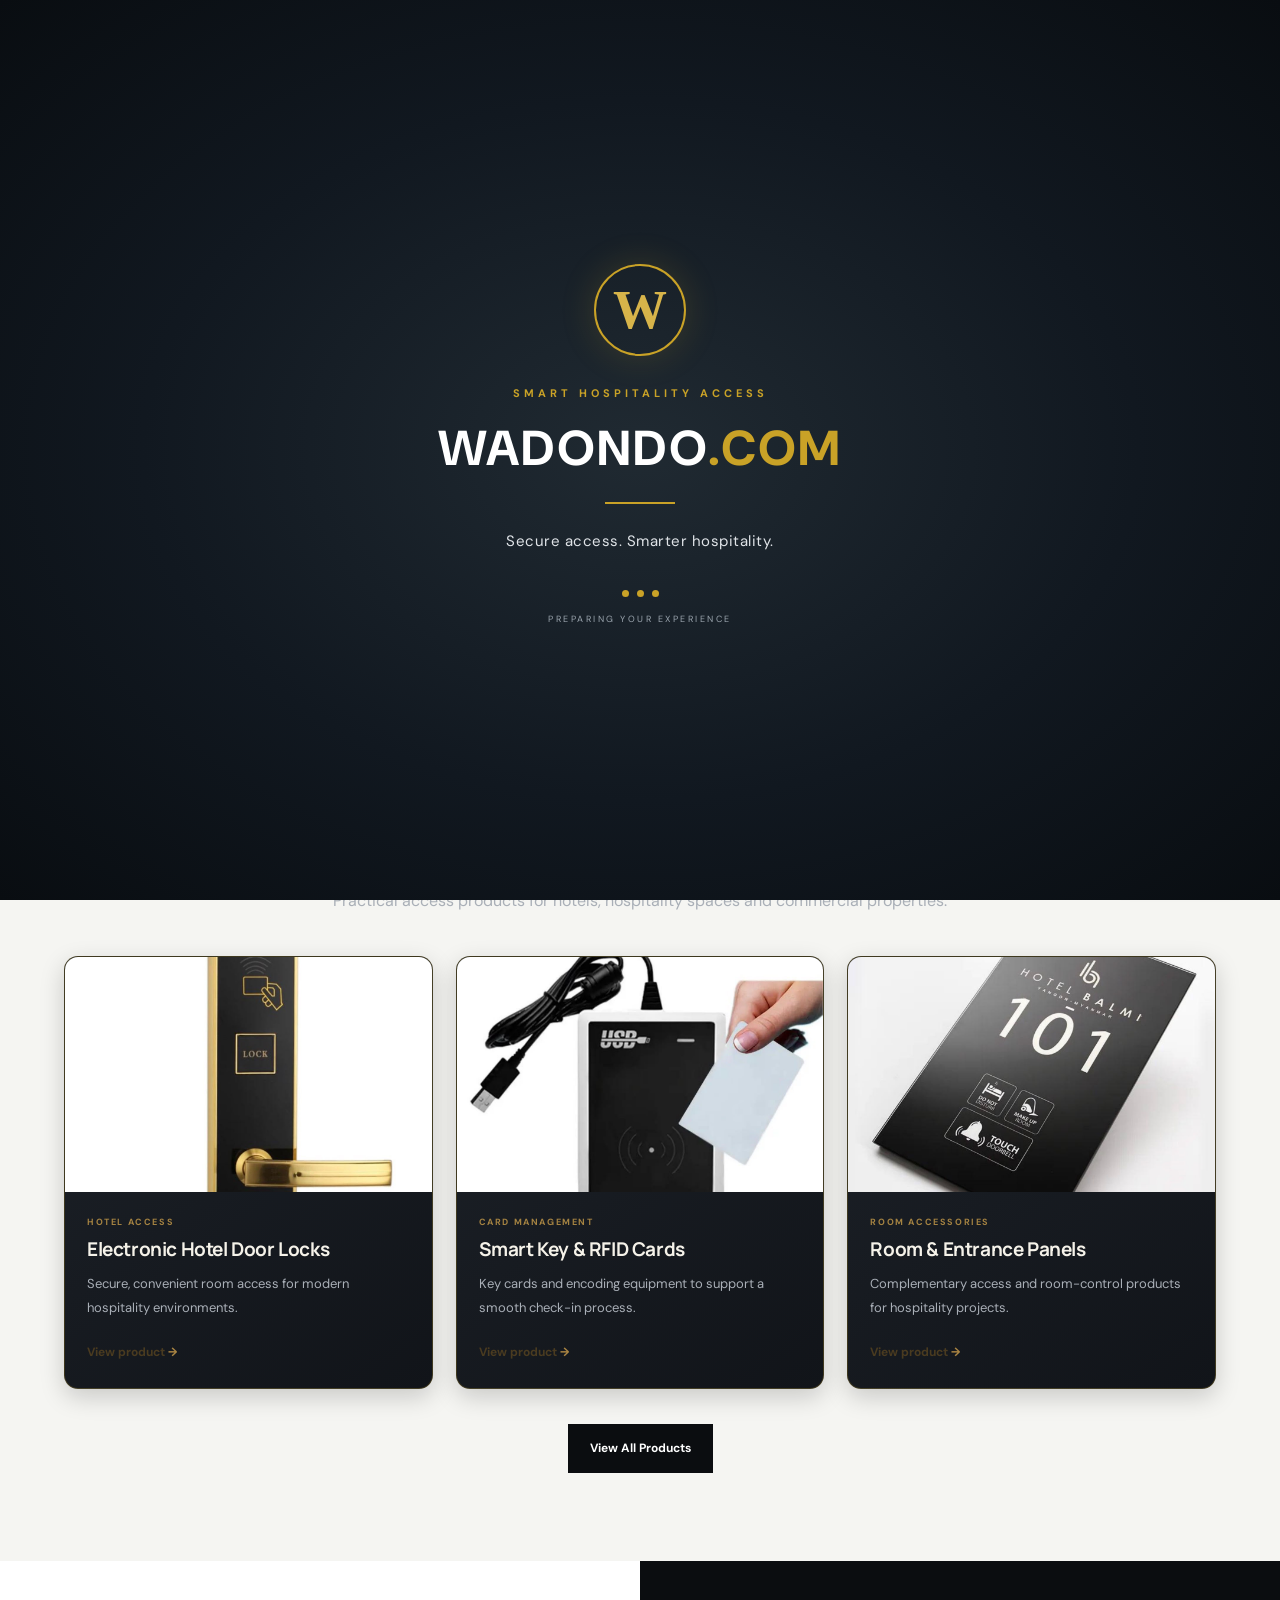
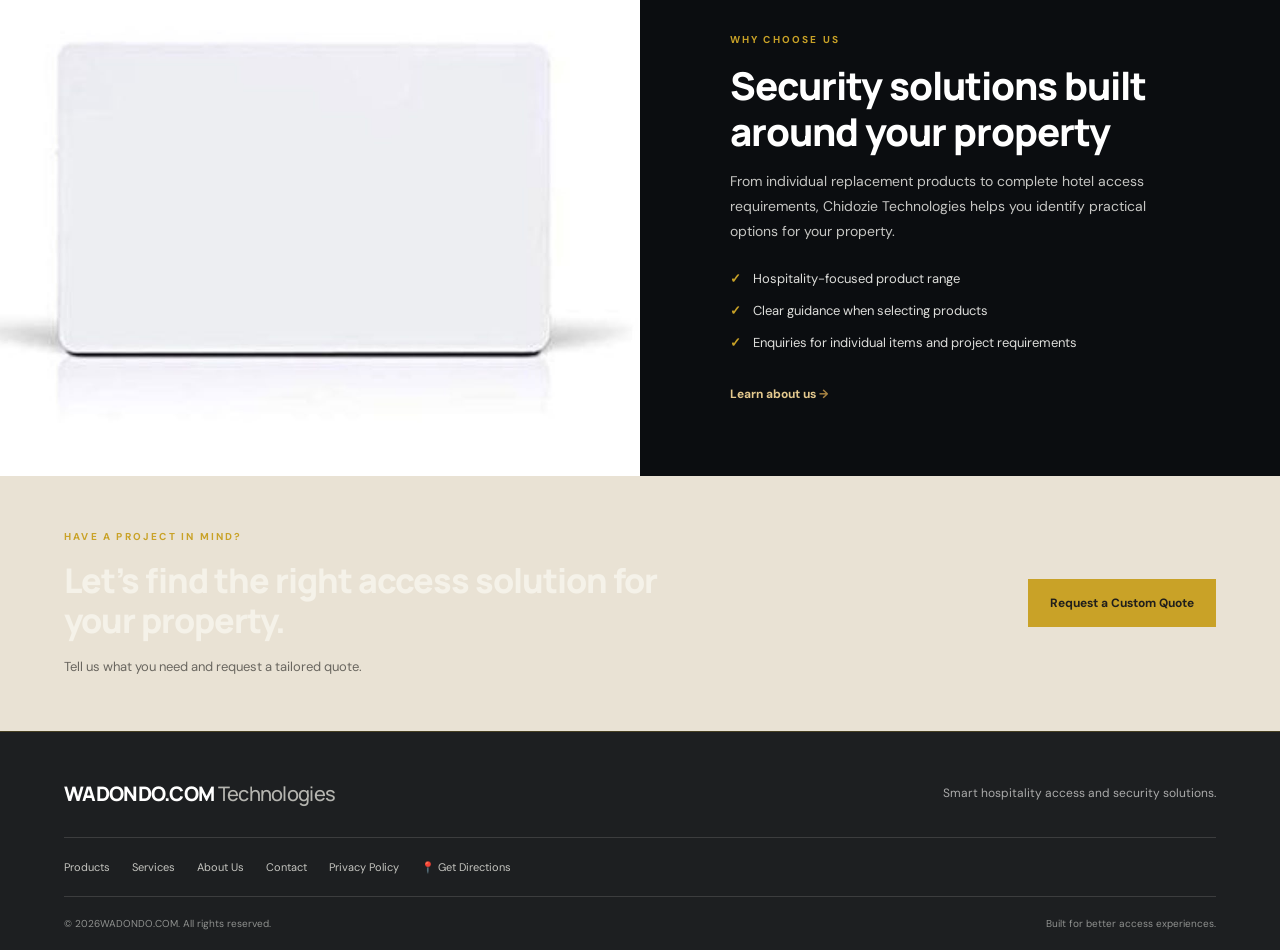
==== index.html @ 36aa9c60 "Add WADONDO.COM website" ====
<!DOCTYPE html>
<html lang="en">
<head>
  <meta charset="UTF-8">
  <meta name="viewport" content="width=device-width, initial-scale=1.0">
  <meta name="description" content="Chidozie Technologies provides hotel electronic door locks, RFID key cards, card encoders and smart hospitality access solutions.">
  <title>Chidozie Technologies | Smart Hospitality Access</title>
  <link rel="stylesheet" href="styles.css">
  <script src="script.js" defer></script>
</head>
<body>
  <!-- WADONDO.COM Welcome Screen -->
<div id="welcome-screen" class="welcome-screen" aria-label="Welcome to WADONDO.COM">
  <div class="welcome-content">

    <div class="welcome-logo">
      <span>W</span>
    </div>

    <p class="welcome-overline">SMART HOSPITALITY ACCESS</p>

    <h1 class="welcome-brand">
      WADONDO<span>.COM</span>
    </h1>

    <div class="welcome-divider"></div>

    <p class="welcome-message">
      Secure access. Smarter hospitality.
    </p>

    <div class="welcome-loader">
      <span></span>
      <span></span>
      <span></span>
    </div>

    <p class="welcome-status">PREPARING YOUR EXPERIENCE</p>

  </div>
</div>
<!-- End Welcome Screen -->
 <div class="top-contact-bar">
  <a href="tel:+2348166146010">☎ 08166146010</a>
  <a href="https://wa.me/2348166146010"
     target="_blank" rel="noopener noreferrer">
    WhatsApp: 08166146010
  </a>
 <a href="mailto:oookwuka@gmail.com">
    ✉ oookwuka@gmail.com
</a>

<a href="https://www.youtube.com/channel/UCtjGsc7zF3gYtNiuF7issow"
   target="_blank"
   rel="noopener noreferrer">
    ▶ YouTube
</a>

<a
  href="https://www.google.com/maps/dir/?api=1&amp;destination=Galilee%20Gardens%20Hotels%20Ltd%2C%2065%20Old%20Refinery%20Road%2C%20Rumuibekwe%2C%20Elelenwo%20500102%2C%20Rivers%2C%20Nigeria"
  target="_blank"
  rel="noopener noreferrer"
  aria-label="Get directions to our office on Google Maps"
>
  📍 Get Directions
</a>
</div>
  <header class="site-header">
 <a class="brand wadondo-brand" href="index.html">
  <span class="wadondo-name">WADONDO.COM</span>
  <span class="wadondo-mark" aria-label="Wadondo logo">W</span>
</a>
  <button class="menu-toggle" aria-label="Open navigation" aria-expanded="false">☰</button>
  <nav class="main-nav">
    <a class="active" href="index.html">Home</a><div class="nav-dropdown">
  <a href="products.html" class="dropdown-toggle">
    Products <span>⌄</span>
  </a>

  <div class="dropdown-menu">
    <a href="products.html#hotel-locks">Hotel Door Locks</a>
    <a href="products.html#card-encoders">Card Encoders</a>
    <a href="products.html#key-cards">Key Cards</a>
    <a href="products.html#room-panels">Room Panels</a>
    <a href="products.html#room-accessories">Room Accessories</a>
  </div>
</div>
<a href="services.html">Services</a>
<a href="faq.html">FAQ</a>
<a href="about.html">About Us</a>
<a href="contact.html">Contact</a>
    <a class="nav-cta" href="contact.html#quote">Request a Quote</a>
  </nav>
</header>
<main>
  <section class="hero">
    <div class="hero-shade"></div>
    <div class="hero-content">
      <p class="eyebrow">SMART HOSPITALITY SECURITY</p>
      <h1>Securing Your Hospitality with <span>Smart Access Solutions</span></h1>
      <p>Reliable hotel locks, RFID key cards and access-control products designed to help hotels welcome guests with confidence.</p>
      <div class="hero-actions"><a class="button button-gold" href="products.html">Explore Products</a><a class="button button-outline" href="contact.html#quote">Request a Quote</a></div>
    </div>
    <div class="hero-caption">Smarter access. Better guest experiences.</div>
  </section>

  <section class="section section-light">
    <div class="section-heading"><p class="eyebrow">WHAT WE OFFER</p><h2>Explore Our Security Solutions</h2><p>Practical access products for hotels, hospitality spaces and commercial properties.</p></div>
    <div class="product-grid">
      <article class="product-card"><a class="product-image" href="products.html"><img src="images/hotel-lock.jpeg" alt="Electronic hotel door lock" onerror="this.src='images/electronic-lock.jpeg'"></a><div class="product-info"><p class="product-type">HOTEL ACCESS</p><h3>Electronic Hotel Door Locks</h3><p>Secure, convenient room access for modern hospitality environments.</p><a class="text-link" href="products.html">View product <span>→</span></a></div></article>
      <article class="product-card"><a class="product-image" href="products.html"><img src="images/encoder.jpeg" alt="Hotel key card encoder"></a><div class="product-info"><p class="product-type">CARD MANAGEMENT</p><h3>Smart Key &amp; RFID Cards</h3><p>Key cards and encoding equipment to support a smooth check-in process.</p><a class="text-link" href="products.html">View product <span>→</span></a></div></article>
      <article class="product-card"><a class="product-image" href="products.html"><img src="images/advant-panels.jpeg" alt="Hotel room access panel" onerror="this.src='images/entrance-panel.jpeg'"></a><div class="product-info"><p class="product-type">ROOM ACCESSORIES</p><h3>Room &amp; Entrance Panels</h3><p>Complementary access and room-control products for hospitality projects.</p><a class="text-link" href="products.html">View product <span>→</span></a></div></article>
    </div>
    <div class="center"><a class="button button-dark" href="products.html">View All Products</a></div>
  </section>

  <section class="feature-band">
    <div class="feature-image"><img src="images/key-card.jpeg" alt="Hotel RFID key card"></div>
    <div class="feature-copy"><p class="eyebrow">WHY CHOOSE US</p><h2>Security solutions built around your property</h2><p>From individual replacement products to complete hotel access requirements, Chidozie Technologies helps you identify practical options for your property.</p><ul class="check-list"><li>Hospitality-focused product range</li><li>Clear guidance when selecting products</li><li>Enquiries for individual items and project requirements</li></ul><a class="text-link" href="about.html">Learn about us <span>→</span></a></div>
  </section>

  <section class="quote-strip"><div><p class="eyebrow">HAVE A PROJECT IN MIND?</p><h2>Let’s find the right access solution for your property.</h2><p>Tell us what you need and request a tailored quote.</p></div><a class="button button-gold" href="contact.html#quote">Request a Custom Quote</a></section>
</main>
<footer class="site-footer"><div class="footer-top"><a class="brand brand-footer" href="index.html">WADONDO.COM <span>Technologies</span></a><p>Smart hospitality access and security solutions.</p><div class="footer-links">
  <a href="products.html">Products</a>
  <a href="services.html">Services</a>
  <a href="about.html">About Us</a>
  <a href="contact.html">Contact</a>
  <a href="privacy.html">Privacy Policy</a>
  <a
    href="https://www.google.com/maps/dir/?api=1&amp;destination=Galilee%20Gardens%20Hotels%20Ltd%2C%2065%20Old%20Refinery%20Road%2C%20Rumuibekwe%2C%20Elelenwo%20500102%2C%20Rivers%2C%20Nigeria"
    target="_blank"
    rel="noopener noreferrer"
  >📍 Get Directions</a>
</div></div><div class="footer-bottom"><span>© <span id="year"></span>WADONDO.COM. All rights reserved.</span><span>Built for better access experiences.</span></div></footer></body>
<!-- Floating WhatsApp Button -->
<a
href="https://wa.me/2348166146010?text=HELLO%20WADONDO.COM%20%F0%9F%91%8B"
  class="whatsapp-float"
  target="_blank"
  rel="noopener noreferrer"
  aria-label="Chat with WADONDO.COM on WhatsApp"
  title="Chat with us on WhatsApp"
>
  <svg viewBox="0 0 32 32" aria-hidden="true">
    <path fill="currentColor" d="M16 .5A15.4 15.4 0 0 0 2.7 23.7L.5 31.5l8-2.1A15.5 15.5 0 1 0 16 .5zm0 28.1a12.6 12.6 0 0 1-6.4-1.7l-.5-.3-4.7 1.2 1.3-4.6-.3-.5A12.6 12.6 0 1 1 16 28.6zm7-9.4c-.4-.2-2.1-1-2.5-1.1-.3-.1-.6-.2-.8.2s-.9 1.1-1.1 1.3-.4.3-.8.1a10.2 10.2 0 0 1-3-1.9 11.3 11.3 0 0 1-2.1-2.6c-.2-.4 0-.6.2-.8l.6-.7c.2-.2.3-.4.4-.6.1-.2 0-.5 0-.7s-.8-1.9-1.1-2.6c-.3-.7-.6-.6-.8-.6h-.7c-.2 0-.6.1-.9.4s-1.2 1.2-1.2 2.9 1.2 3.3 1.4 3.5 2.4 3.7 5.8 5.2c.8.3 1.4.5 1.9.6.8.2 1.5.2 2.1.1.6-.1 2.1-.9 2.4-1.8.3-.9.3-1.6.2-1.8-.1-.2-.3-.3-.7-.5z"/>
  </svg>
  <span>Chat with us</span>
</a>
<!-- End Floating WhatsApp Button -->
</html>
---- styles.css ----
@import url('https://fonts.googleapis.com/css2?family=DM+Sans:wght@400;500;600;700&family=Manrope:wght@400;500;600;700;800&display=swap');
:root{--ink:#202225;--muted:#6f747a;--dark:#202225;--dark2:#292b2e;--gold:#c7a15a;--gold-light:#e4c98e;--paper:#f5f5f2;--white:#fff;--line:#e5e3dd;--max:1180px}
*{box-sizing:border-box}html{scroll-behavior:smooth}body{margin:0;color:var(--ink);font-family:'DM Sans',Arial,sans-serif;line-height:1.65;background:var(--paper)}img{display:block;max-width:100%}a{color:inherit;text-decoration:none}.site-header{height:78px;padding:0 max(5vw,24px);display:flex;align-items:center;justify-content:space-between;gap:30px;background:#fbfbf8;position:sticky;top:0;z-index:20;border-bottom:1px solid rgba(30,30,30,.08)}.brand{font-family:Manrope,sans-serif;font-size:20px;font-weight:800;letter-spacing:-.7px;white-space:nowrap}.brand span{font-weight:500;color:#777}.main-nav{display:flex;align-items:center;gap:25px;font-size:13px;font-weight:600}.main-nav>a:not(.nav-cta){padding:28px 0;position:relative;color:#45474a}.main-nav>a.active:after,.main-nav>a:not(.nav-cta):hover:after{content:"";position:absolute;bottom:19px;left:0;right:0;height:2px;background:var(--gold)}.nav-cta{padding:11px 16px;background:var(--dark);color:white;border-radius:2px;font-size:12px;letter-spacing:.2px}.nav-cta:hover,.button-dark:hover{background:#3b3d40}.menu-toggle{display:none;border:0;background:none;font-size:25px}
.hero{min-height:590px;position:relative;display:flex;align-items:center;overflow:hidden;color:white;background:#36302b url('images/advant-panels.jpeg') center/cover no-repeat}.hero:before{content:"";position:absolute;inset:0;background-image:linear-gradient(90deg,rgba(24,25,26,.88) 0%,rgba(24,25,26,.64) 48%,rgba(24,25,26,.18) 100%);z-index:0}.hero-shade{display:none}.hero-content{position:relative;z-index:1;max-width:var(--max);width:100%;padding:82px 28px;margin:0 auto}.eyebrow{font-size:10px;letter-spacing:2.2px;font-weight:700;color:var(--gold);margin:0 0 14px}.hero h1,.page-hero h1{font-family:Manrope,sans-serif;font-size:clamp(38px,5vw,62px);line-height:1.12;letter-spacing:-1.8px;max-width:660px;margin:0 0 22px;font-weight:800}.hero h1 span{color:var(--gold-light)}.hero-content>p:not(.eyebrow){font-size:16px;max-width:520px;color:#e6e5e1;margin:0 0 30px}.hero-actions{display:flex;gap:12px;flex-wrap:wrap}.button{display:inline-flex;align-items:center;justify-content:center;padding:13px 21px;font-family:inherit;font-size:12px;font-weight:700;border:1px solid transparent;cursor:pointer;transition:.2s}.button-gold{background:var(--gold);color:#201f1c}.button-gold:hover{background:var(--gold-light)}.button-outline{border-color:rgba(255,255,255,.7);color:white;background:transparent}.button-outline:hover{background:white;color:var(--dark)}.button-dark{background:var(--dark);color:white}.hero-caption{position:absolute;right:5vw;bottom:25px;color:#f1e9d9;font-size:11px;letter-spacing:1px}
.section{padding:88px max(5vw,24px)}.section-light{background:var(--paper)}.section-heading{text-align:center;max-width:650px;margin:0 auto 40px}.section-heading h2,.feature-copy h2,.quote-strip h2,.contact-copy h2,.about-layout h2{font-family:Manrope,sans-serif;font-size:clamp(28px,3vw,39px);line-height:1.2;letter-spacing:-1px;margin:0 0 14px}.section-heading>p:last-child{color:var(--muted);margin:0}.product-grid{max-width:var(--max);margin:0 auto;display:grid;grid-template-columns:repeat(3,minmax(0,1fr));gap:23px}.product-card{background:#fff;border:1px solid #eae8e2;transition:transform .25s,box-shadow .25s;min-width:0}.product-card:hover{transform:translateY(-4px);box-shadow:0 15px 35px rgba(0,0,0,.08)}.product-image{height:235px;background:#e9e7e1;display:block;overflow:hidden}.product-image img{width:100%;height:100%;object-fit:cover;transition:transform .4s}.product-card:hover .product-image img{transform:scale(1.035)}.product-info{padding:22px 22px 24px}.product-type{font-size:9px;letter-spacing:1.6px;font-weight:700;color:#a58342;margin:0 0 7px}.product-info h3{font-family:Manrope,sans-serif;font-size:19px;line-height:1.3;margin:0 0 10px}.product-info>p:not(.product-type){font-size:13px;color:var(--muted);margin:0 0 18px}.text-link{font-size:12px;font-weight:700;color:#4a3b20}.text-link span{color:#aa8543}.center{text-align:center;margin-top:35px}.feature-band{background:var(--dark);color:white;display:grid;grid-template-columns:1fr 1fr;min-height:480px}.feature-image{min-height:400px}.feature-image img{width:100%;height:100%;object-fit:cover;max-height:600px}.feature-copy{align-self:center;padding:70px clamp(30px,7vw,100px)}.feature-copy>p:not(.eyebrow){color:#c6c6c3;font-size:14px}.check-list{padding:0;list-style:none;margin:24px 0}.check-list li{margin:10px 0;font-size:13px;color:#dededb}.check-list li:before{content:"✓";color:var(--gold);margin-right:12px;font-weight:700}.feature-copy .text-link{color:var(--gold-light)}.quote-strip{background:#e9e2d4;padding:52px max(5vw,24px);display:flex;align-items:center;justify-content:space-between;gap:30px}.quote-strip h2{max-width:650px;font-size:clamp(25px,3vw,34px)}.quote-strip p:not(.eyebrow){color:#69665f;font-size:13px;margin-bottom:0}.site-footer{background:#1d1f21;color:#f5f5f2;padding:45px max(5vw,24px) 18px}.footer-top{max-width:var(--max);margin:auto;display:grid;grid-template-columns:1fr 1fr;gap:14px 30px;align-items:center}.brand-footer{color:white}.brand-footer span{color:#b5b5b0}.footer-top>p{margin:0;color:#aaa;font-size:12px;text-align:right}.footer-links{grid-column:1/-1;display:flex;gap:22px;flex-wrap:wrap;border-top:1px solid #3c3d3e;border-bottom:1px solid #3c3d3e;padding:20px 0;margin-top:12px;font-size:11px;color:#c5c5c0}.footer-links a:hover{color:var(--gold-light)}.footer-bottom{max-width:var(--max);margin:18px auto 0;display:flex;justify-content:space-between;gap:15px;font-size:10px;color:#8f918f}
.page-hero{padding:82px 24px 76px;text-align:center;background:linear-gradient(110deg,#26282a,#35302a);color:white}.page-hero .eyebrow{margin-bottom:12px}.page-hero h1{font-size:clamp(34px,4.5vw,52px);margin:0 auto 15px;max-width:850px}.page-hero>p:last-child{max-width:680px;margin:0 auto;color:#d1d0cb;font-size:14px}.product-grid-wide{row-gap:28px}.notice{max-width:var(--max);margin:32px auto 0;padding:15px 18px;border-left:3px solid var(--gold);background:#ece9e1;color:#68665f;font-size:12px}.service-grid{max-width:var(--max);margin:0 auto 35px;display:grid;grid-template-columns:repeat(2,minmax(0,1fr));gap:18px}.service-card{padding:30px;background:white;border:1px solid var(--line)}.service-number{font-family:Manrope,sans-serif;font-size:30px;color:var(--gold);font-weight:800}.service-card h2{font-family:Manrope,sans-serif;font-size:21px;margin:12px 0}.service-card p{font-size:13px;color:var(--muted);margin:0}.about-layout{max-width:var(--max);margin:auto;display:grid;grid-template-columns:1fr 1fr;gap:65px;align-items:center}.about-photo{height:500px;background:#e2dfd7}.about-photo img{width:100%;height:100%;object-fit:cover}.about-layout p:not(.eyebrow){font-size:14px;color:var(--muted)}.subheading{font-family:Manrope,sans-serif;margin:25px 0 0}.about-layout .check-list li{color:#555}.contact-layout{display:grid;grid-template-columns:.9fr 1.1fr;gap:70px;align-items:start;max-width:none}.contact-copy{max-width:480px;justify-self:end}.contact-copy>p:not(.eyebrow){color:var(--muted);font-size:14px}.contact-note{background:#eae6dc;padding:20px;margin-top:28px;font-size:13px}.contact-note ul{padding-left:20px;color:#666}.small-note{font-size:11px!important;color:#777}.quote-form{width:100%;max-width:560px;background:white;padding:32px;border:1px solid var(--line);display:flex;flex-direction:column;gap:8px}.quote-form label{font-size:11px;font-weight:700;margin-top:8px}.quote-form input,.quote-form select,.quote-form textarea{width:100%;border:1px solid #dcdad3;padding:13px 14px;font:inherit;font-size:13px;background:#fbfbf9;border-radius:0}.quote-form input:focus,.quote-form select:focus,.quote-form textarea:focus{outline:2px solid #d4b878;border-color:transparent}.quote-form button{margin-top:12px;align-self:flex-start}.form-status{font-size:12px;color:#5d6a45}.legal-copy{max-width:850px;margin:auto}.legal-copy h2{font-family:Manrope,sans-serif;font-size:21px;margin:28px 0 8px}.legal-copy p{color:#62666a;font-size:14px}
@media(max-width:900px){.main-nav{gap:15px;font-size:12px}.site-header{padding:0 24px}.brand{font-size:18px}.hero{min-height:550px}.product-image{height:200px}.product-info{padding:18px}.about-layout{gap:35px}.contact-layout{gap:35px}}
@media(max-width:700px){.site-header{height:68px}.menu-toggle{display:block}.main-nav{display:none;position:absolute;top:68px;left:0;right:0;padding:14px 24px 24px;background:#fbfbf8;border-bottom:1px solid var(--line);flex-direction:column;align-items:stretch;gap:0}.main-nav.open{display:flex}.main-nav>a:not(.nav-cta){padding:12px 0}.main-nav>a.active:after,.main-nav>a:not(.nav-cta):hover:after{display:none}.nav-cta{text-align:center;margin-top:8px}.hero{min-height:560px;background-position:58% center}.hero-content{padding:65px 24px}.hero h1{font-size:40px}.hero-content>p:not(.eyebrow){font-size:14px}.hero-caption{font-size:9px}.section{padding:65px 22px}.product-grid{grid-template-columns:1fr;gap:18px}.product-image{height:250px}.product-info{padding:22px}.feature-band{grid-template-columns:1fr}.feature-image{height:300px;min-height:0}.feature-copy{padding:45px 24px 55px}.quote-strip{align-items:flex-start;flex-direction:column;padding:42px 24px}.footer-top{grid-template-columns:1fr}.footer-top>p{text-align:left}.footer-links{gap:15px}.footer-bottom{flex-direction:column;gap:5px}.page-hero{padding:62px 22px}.service-grid{grid-template-columns:1fr}.about-layout{grid-template-columns:1fr;gap:30px}.about-photo{height:320px}.contact-layout{grid-template-columns:1fr;gap:30px}.contact-copy{justify-self:stretch}.quote-form{padding:22px}.product-grid-wide{grid-template-columns:1fr}}
/* WADONDO.COM brand and gold logo */
.wadondo-brand {
  display: inline-flex;
  align-items: center;
  gap: 12px;
  white-space: nowrap;
}

.wadondo-name {
  color: #b58a36;
  font-family: Manrope, sans-serif;
  font-size: 25px;
  font-weight: 800;
  letter-spacing: -1px;
}

.wadondo-mark {
  width: 48px;
  height: 48px;
  display: inline-flex;
  align-items: center;
  justify-content: center;
  border-radius: 50%;
  background: linear-gradient(135deg, #e6c66f, #987025);
  border: 2px solid #d5b45e;
  color: #202225;
  font-size: 25px;
  font-weight: 900;
  box-shadow: 0 2px 8px #0002;
}

.brand-footer .wadondo-name {
  color: #e4c16b;
}

@media (max-width: 600px) {
  .wadondo-name {
    font-size: 19px;
  }

  .wadondo-mark {
    width: 38px;
    height: 38px;
    font-size: 20px;
  }
}
.top-contact-bar {
  background: #202225;
  color: #fff;
  padding: 9px 5%;
  display: flex;
  align-items: center;
  justify-content: center;
  gap: 28px;
  flex-wrap: wrap;
  font-size: 12px;
}

.top-contact-bar a:hover {
  color: #e4c16b;
}

@media (max-width: 600px) {
  .top-contact-bar {
    gap: 8px 16px;
    font-size: 10px;
  }
}
/* Products dropdown menu */
.nav-dropdown {
  position: relative;
}

.dropdown-toggle {
  display: inline-flex;
  align-items: center;
  gap: 6px;
  padding: 28px 0;
  color: #45474a;
  font-size: 13px;
  font-weight: 600;
}

.dropdown-toggle span {
  color: #b58a36;
}

.dropdown-menu {
  display: none;
  position: absolute;
  top: 100%;
  left: -15px;
  min-width: 220px;
  background: #ffffff;
  border-top: 3px solid #c7a15a;
  box-shadow: 0 10px 25px rgba(0, 0, 0, 0.14);
  z-index: 100;
}

.dropdown-menu a {
  display: block;
  padding: 12px 16px;
  color: #252525;
  font-size: 13px;
  border-bottom: 1px solid #eeeeee;
}

.dropdown-menu a:hover {
  background: #f5f0e5;
  color: #a47a2e;
}

.nav-dropdown:hover .dropdown-menu,
.nav-dropdown:focus-within .dropdown-menu {
  display: block;
}
@media (max-width: 700px) {
  .dropdown-toggle {
    padding: 12px 0;
  }

  .dropdown-menu {
    position: static;
    box-shadow: none;
    border-top: 2px solid #c7a15a;
    margin: 0 0 10px 10px;
  }

  .nav-dropdown:hover .dropdown-menu,
  .nav-dropdown:focus-within .dropdown-menu {
    display: block;
  }
}
.top-bar {
    display: flex;
    align-items: center;
    justify-content: center;
    gap: 25px;
    flex-wrap: wrap;
}

.top-bar a {
    text-decoration: none;
}
/* Nested Products dropdown */
.nav-dropdown {
  position: relative;
}

.dropdown-menu {
  display: none;
  position: absolute;
  top: 100%;
  left: -15px;
  min-width: 230px;
  background: #fff;
  border-top: 3px solid #c7a15a;
  box-shadow: 0 10px 25px rgba(0, 0, 0, .14);
  z-index: 100;
}

.nav-dropdown:hover > .dropdown-menu,
.nav-dropdown:focus-within > .dropdown-menu {
  display: block;
}

.submenu {
  position: relative;
}

.submenu-toggle,
.submenu-menu a {
  display: flex;
  justify-content: space-between;
  align-items: center;
  padding: 13px 16px;
  font-size: 13px;
  color: #252525;
}

.submenu-toggle:hover,
.submenu-menu a:hover {
  background: #f5f0e5;
  color: #a47a2e;
}

.submenu-menu {
  display: none;
  position: absolute;
  top: 0;
  left: 100%;
  min-width: 200px;
  background: #fff;
  border-top: 3px solid #c7a15a;
  box-shadow: 0 10px 25px rgba(0, 0, 0, .14);
}

.submenu:hover > .submenu-menu,
.submenu:focus-within > .submenu-menu {
  display: block;
}

@media (max-width: 700px) {
  .dropdown-menu,
  .submenu-menu {
    position: static;
    display: block;
    min-width: 0;
    box-shadow: none;
    border-top: 0;
    border-left: 2px solid #c7a15a;
    margin-left: 12px;
  }

  .dropdown-menu {
    background: #faf9f6;
  }

  .submenu-menu {
    background: #fff;
  }
}
/* WADONDO.COM: final nested Products dropdown fixes */

/* Desktop dropdown */
@media (min-width: 701px) {
  .nav-dropdown {
    position: relative;
  }

  .dropdown-menu {
    display: none;
    position: absolute;
    top: 100%;
    left: -15px;
    min-width: 230px;
    padding: 0;
    background: #fff;
    border-top: 3px solid var(--gold);
    box-shadow: 0 10px 25px rgba(0, 0, 0, 0.14);
    z-index: 100;
  }

  .nav-dropdown:hover > .dropdown-menu,
  .nav-dropdown:focus-within > .dropdown-menu {
    display: block;
  }

  .submenu {
    position: relative;
  }

  .submenu-toggle {
    display: flex;
    justify-content: space-between;
    align-items: center;
  }

  .submenu-menu {
    display: none;
    position: absolute;
    top: -3px;
    left: 100%;
    min-width: 200px;
    background: #fff;
    border-top: 3px solid var(--gold);
    box-shadow: 0 10px 25px rgba(0, 0, 0, 0.14);
    z-index: 101;
  }

  .submenu:hover > .submenu-menu,
  .submenu:focus-within > .submenu-menu {
    display: block;
  }

  .submenu-menu a {
    display: block;
    padding: 12px 16px;
    color: #252525;
    font-size: 13px;
    border-bottom: 1px solid #eee;
  }
}

/* Mobile navigation */
@media (max-width: 700px) {
  .dropdown-toggle {
    display: flex;
    justify-content: space-between;
    align-items: center;
    padding: 12px 0;
  }

  .dropdown-menu {
    position: static;
    display: block;
    min-width: 0;
    margin: 0 0 10px 10px;
    padding: 0;
    background: #faf9f6;
    border-top: 0;
    border-left: 2px solid var(--gold);
    box-shadow: none;
  }

  .submenu-menu {
    position: static;
    display: block;
    min-width: 0;
    margin-left: 12px;
    background: #fff;
    border-top: 0;
    border-left: 2px solid var(--gold);
    box-shadow: none;
  }

  .submenu-toggle,
  .submenu-menu a {
    display: flex;
    justify-content: space-between;
    align-items: center;
    padding: 10px 14px;
    font-size: 13px;
  }
}
/* WADONDO.COM FAQ section */
.faq-section {
  background: #fbfbf8;
}

.faq-list {
  max-width: 850px;
  margin: 0 auto;
}

.faq-item {
  background: #fff;
  border: 1px solid var(--line);
  margin-bottom: 12px;
  transition: border-color 0.2s ease;
}

.faq-item[open] {
  border-color: var(--gold);
}

.faq-item summary {
  position: relative;
  list-style: none;
  cursor: pointer;
  padding: 20px 52px 20px 22px;
  font-family: Manrope, sans-serif;
  font-size: 15px;
  font-weight: 700;
  line-height: 1.5;
}

.faq-item summary::-webkit-details-marker {
  display: none;
}

.faq-item summary::after {
  content: "+";
  position: absolute;
  right: 20px;
  top: 50%;
  transform: translateY(-50%);
  color: #a47a2e;
  font-size: 24px;
  font-weight: 400;
}

.faq-item[open] summary::after {
  content: "−";
}

.faq-item summary:hover {
  color: #a47a2e;
}

.faq-item summary:focus-visible {
  outline: 2px solid var(--gold);
  outline-offset: -3px;
}

.faq-answer {
  padding: 0 22px 20px;
}

.faq-answer p {
  margin: 0 0 12px;
  color: var(--muted);
  font-size: 14px;
  line-height: 1.8;
}

@media (max-width: 700px) {
  .faq-item summary {
    padding: 17px 44px 17px 16px;
    font-size: 14px;
  }

  .faq-item summary::after {
    right: 14px;
  }

  .faq-answer {
    padding: 0 16px 17px;
  }
}/* WADONDO.COM product pricing */
.product-price {
  margin: 14px 0;
  padding: 12px;
  background: rgba(201, 162, 39, 0.08);
  border-left: 3px solid var(--gold);
  border-radius: 6px;
  display: flex;
  flex-direction: column;
  gap: 4px;
}

.product-price strong {
  color: var(--gold);
  font-size: 1.25rem;
  font-weight: 700;
}

.product-price .price-label,
.product-price .price-unit {
  color: var(--muted);
  font-size: 0.85rem;
}

.product-price .price-label {
  text-transform: uppercase;
  letter-spacing: 0.04em;
}
/* =========================================
   WADONDO.COM ANIMATED WELCOME SCREEN
   ========================================= */

.welcome-screen {
  position: fixed;
  inset: 0;
  z-index: 99999;
  display: flex;
  align-items: center;
  justify-content: center;
  padding: 24px;
  background:
    radial-gradient(ellipse at center, #202a32 0%, #111820 55%, #090d11 100%);
  opacity: 1;
  visibility: visible;
  transition:
    opacity 0.8s ease,
    visibility 0.8s ease;
}

.welcome-screen.welcome-hidden {
  opacity: 0;
  visibility: hidden;
  pointer-events: none;
}

.welcome-content {
  width: 100%;
  max-width: 520px;
  text-align: center;
  animation: welcome-content-enter 1s ease both;
}

.welcome-logo {
  width: 92px;
  height: 92px;
  margin: 0 auto 28px;
  display: flex;
  align-items: center;
  justify-content: center;
  border: 2px solid #c9a227;
  border-radius: 50%;
  box-shadow: 0 0 35px rgba(201, 162, 39, 0.18);
  animation: welcome-logo-glow 2s ease-in-out infinite alternate;
}

.welcome-logo span {
  color: #d7b44a;
  font-family: Georgia, serif;
  font-size: 54px;
  font-weight: bold;
  line-height: 1;
}

.welcome-overline {
  margin: 0 0 15px;
  color: #c9a227;
  font-size: 11px;
  font-weight: 700;
  letter-spacing: 4px;
  animation: welcome-text-enter 0.8s 0.3s ease both;
}

.welcome-brand {
  margin: 0;
  color: #ffffff;
  font-size: clamp(30px, 7vw, 49px);
  font-weight: 800;
  letter-spacing: 2px;
  animation: welcome-text-enter 0.8s 0.5s ease both;
}

.welcome-brand span {
  color: #c9a227;
}

.welcome-divider {
  width: 70px;
  height: 2px;
  margin: 24px auto;
  background: #c9a227;
  animation: welcome-divider-expand 1s 0.6s ease both;
}

.welcome-message {
  margin: 0;
  color: #e0e4e8;
  font-size: 15px;
  letter-spacing: 0.5px;
  animation: welcome-text-enter 0.8s 0.7s ease both;
}

.welcome-loader {
  display: flex;
  justify-content: center;
  gap: 8px;
  margin-top: 35px;
}

.welcome-loader span {
  width: 7px;
  height: 7px;
  border-radius: 50%;
  background: #c9a227;
  animation: welcome-dot 1s ease-in-out infinite;
}

.welcome-loader span:nth-child(2) {
  animation-delay: 0.15s;
}

.welcome-loader span:nth-child(3) {
  animation-delay: 0.3s;
}

.welcome-status {
  margin-top: 14px;
  color: #9ba5ae;
  font-size: 9px;
  letter-spacing: 2.5px;
}

@keyframes welcome-content-enter {
  from {
    opacity: 0;
    transform: translateY(18px);
  }
  to {
    opacity: 1;
    transform: translateY(0);
  }
}

@keyframes welcome-text-enter {
  from {
    opacity: 0;
    transform: translateY(10px);
  }
  to {
    opacity: 1;
    transform: translateY(0);
  }
}

@keyframes welcome-logo-glow {
  from {
    box-shadow: 0 0 15px rgba(201, 162, 39, 0.12);
    transform: scale(0.97);
  }
  to {
    box-shadow: 0 0 35px rgba(201, 162, 39, 0.35);
    transform: scale(1);
  }
}

@keyframes welcome-divider-expand {
  from {
    width: 0;
  }
  to {
    width: 70px;
  }
}

@keyframes welcome-dot {
  0%, 60%, 100% {
    opacity: 0.35;
    transform: translateY(0);
  }
  30% {
    opacity: 1;
    transform: translateY(-5px);
  }
}

@media (prefers-reduced-motion: reduce) {
  .welcome-content,
  .welcome-logo,
  .welcome-overline,
  .welcome-brand,
  .welcome-divider,
  .welcome-message,
  .welcome-loader span {
    animation: none !important;
  }

  .welcome-screen {
    transition: opacity 0.2s ease;
  }
}
/* Floating WhatsApp Button */
.whatsapp-float {
  position: fixed;
  right: 22px;
  bottom: 22px;
  z-index: 9998;
  display: flex;
  align-items: center;
  gap: 10px;
  padding: 12px 17px;
  border-radius: 50px;
  background: #25D366;
  color: #ffffff;
  text-decoration: none;
  font-size: 14px;
  font-weight: 700;
  box-shadow: 0 5px 18px rgba(0, 0, 0, 0.25);
  transition: transform 0.25s ease, box-shadow 0.25s ease;
}

.whatsapp-float svg {
  width: 27px;
  height: 27px;
  flex-shrink: 0;
}

.whatsapp-float:hover {
  transform: translateY(-4px);
  box-shadow: 0 8px 24px rgba(0, 0, 0, 0.3);
}

@media (max-width: 480px) {
  .whatsapp-float {
    right: 14px;
    bottom: 14px;
    padding: 12px;
  }

  .whatsapp-float span {
    display: none;
  }

  .whatsapp-float svg {
    width: 30px;
    height: 30px;
  }
}
/* =========================================
   WADONDO.COM — PREMIUM DESIGN UPGRADE
   ========================================= */

:root {
  --gold: #C9A227;
  --dark: #0B0D10;
  --muted: #A9AFB7;
  --premium-card: #191D23;
  --premium-border: rgba(201, 162, 39, 0.24);
  --premium-white: #F5F2E9;
}

/* Smooth page experience */
html {
  scroll-behavior: smooth;
}

body {
  background-color: var(--dark);
  color: var(--premium-white);
  line-height: 1.7;
  -webkit-font-smoothing: antialiased;
}

/* Elegant headings */
h1,
h2,
h3,
h4 {
  line-height: 1.2;
  letter-spacing: -0.4px;
}

h1,
h2 {
  font-weight: 800;
}

h2 {
  margin-bottom: 20px;
}

p {
  line-height: 1.8;
}

/* Gold links */
a {
  transition: color 0.25s ease;
}

a:hover {
  color: var(--gold);
}

/* Refined top contact bar */
.top-contact-bar {
  background: #080A0C;
  border-bottom: 1px solid var(--premium-border);
}

/* Premium navigation */
nav,
.navbar,
.site-header {
  border-bottom: 1px solid var(--premium-border);
}

nav a,
.navbar a,
.nav-links a {
  transition: color 0.25s ease;
}

nav a:hover,
.navbar a:hover,
.nav-links a:hover {
  color: var(--gold);
}

/* Premium hero section */
.hero {
  position: relative;
  background-color: #101419;
  background-position: center;
  background-size: cover;
}

.hero h1 {
  letter-spacing: -1px;
  text-wrap: balance;
}

.hero p {
  max-width: 680px;
}

/* Product cards */
.product-card,
.product-item,
.featured-card {
  background: linear-gradient(
    145deg,
    #1D2229,
    #111419
  );
  border: 1px solid var(--premium-border);
  border-radius: 14px;
  overflow: hidden;
  box-shadow: 0 8px 24px rgba(0, 0, 0, 0.18);
  transition:
    transform 0.3s ease,
    border-color 0.3s ease,
    box-shadow 0.3s ease;
}

.product-card:hover,
.product-item:hover,
.featured-card:hover {
  transform: translateY(-6px);
  border-color: var(--gold);
  box-shadow: 0 15px 35px rgba(0, 0, 0, 0.3);
}

/* Consistent product photography */
.product-card img,
.product-item img,
.featured-card img {
  display: block;
  width: 100%;
  object-fit: cover;
}

/* Product prices */
.product-price {
  border-left-color: var(--gold);
  border-radius: 0 8px 8px 0;
}

.product-price strong {
  color: #E2C15A;
}

/* Premium buttons */
button,
.btn,
.button,
.cta-button {
  transition:
    transform 0.2s ease,
    box-shadow 0.2s ease,
    background-color 0.2s ease;
}

.btn:hover,
.button:hover,
.cta-button:hover {
  transform: translateY(-2px);
}

/* Form fields */
input,
select,
textarea {
  max-width: 100%;
  border-radius: 7px;
}

input:focus,
select:focus,
textarea:focus {
  outline: 2px solid var(--gold);
  outline-offset: 2px;
}

/* Footer refinement */
footer {
  background: #080A0C;
  border-top: 1px solid var(--premium-border);
}

/* Respect reduced-motion preferences */
@media (prefers-reduced-motion: reduce) {
  html {
    scroll-behavior: auto;
  }

  *,
  *::before,
  *::after {
    animation-duration: 0.01ms !important;
    transition-duration: 0.01ms !important;
  }
}
/* WADONDO.COM — Premium Hero Refinement */

.hero {
  position: relative;
  isolation: isolate;
  background-color: #0B0D10;
  background-position: center;
  background-size: cover;
}

.hero::before {
  content: "";
  position: absolute;
  inset: 0;
  z-index: -1;
  background: linear-gradient(
    90deg,
    rgba(8, 10, 13, 0.92) 0%,
    rgba(8, 10, 13, 0.72) 48%,
    rgba(8, 10, 13, 0.20) 100%
  );
}

.hero h1 {
  max-width: 760px;
  color: #F5F2E9;
  font-size: clamp(2.4rem, 5vw, 4.5rem);
  line-height: 1.12;
  letter-spacing: -1.5px;
  text-wrap: balance;
}

.hero p {
  max-width: 600px;
  color: #eceff5;
  font-size: 1.05rem;
  line-height: 1.8;
}

.hero .btn,
.hero .button,
.hero .cta-button {
  display: inline-block;
  padding: 13px 24px;
  border: 1px solid #C9A227;
  border-radius: 5px;
  background: #C9A227;
  color: #0B0D10;
  font-weight: 700;
  text-decoration: none;
  transition: all 0.25s ease;
}

.hero .btn:hover,
.hero .button:hover,
.hero .cta-button:hover {
  background: #E0BD4F;
  border-color: #E0BD4F;
  transform: translateY(-2px);
}

@media (max-width: 768px) {
  .hero h1 {
    font-size: clamp(2rem, 8vw, 3rem);
    letter-spacing: -0.7px;
  }

  .hero p {
    font-size: 0.95rem;
  }
}
/* WADONDO.COM — FAQ Readability Fix */

.faq-section,
.faq-container,
.faq-list {
  color: #252A30;
}

.faq-section h1,
.faq-section h2,
.faq-container h1,
.faq-container h2 {
  color: #171A1F;
}

.faq-section details,
.faq-container details,
.faq-list details,
details {
  background-color: #FFFFFF;
  color: #252A30;
  border: 1px solid #D9DDE2;
  border-radius: 8px;
  margin-bottom: 12px;
}

.faq-section summary,
.faq-container summary,
.faq-list summary,
details summary {
  color: #171A1F;
  font-weight: 700;
  padding: 18px;
  cursor: pointer;
}

.faq-section details p,
.faq-container details p,
.faq-list details p,
details[open] p {
  color: #424852;
  line-height: 1.8;
  padding: 0 18px 18px;
}

.faq-section summary:hover,
.faq-container summary:hover,
.faq-list summary:hover,
details summary:hover {
  color: #9A7710;
}

.faq-section details[open],
.faq-container details[open],
.faq-list details[open],
details[open] {
  border-color: #C9A227;
}
/* New product card content */
.product-card-content {
  padding: 18px;
}

.product-category {
  color: var(--gold);
  font-size: 0.75rem;
  font-weight: 700;
  letter-spacing: 1px;
  text-transform: uppercase;
}

.product-card-content h3 {
  color: #F5F2E9;
  margin: 8px 0;
}

.product-card-content p:not(.product-category):not(.product-price) {
  color: #D0D4DA;
}

.product-card-content .btn {
  display: inline-block;
  padding: 11px 15px;
  border-radius: 5px;
  background: var(--gold);
  color: #101419;
  font-weight: 700;
  text-decoration: none;
}

.product-card-content .btn:hover {
  background: #E0BD4F;
}
/* WADONDO.COM — Office Directions */

.office-location {
  margin: 24px 0;
  padding: 24px;
  background: #191D23;
  color: #F5F2E9;
  border: 1px solid rgba(201, 162, 39, 0.35);
  border-radius: 12px;
}

.office-location h3 {
  color: #D9B747;
  margin-top: 0;
}

.office-location p {
  color: #E0E4E8;
  line-height: 1.8;
}

.office-directions-btn {
  display: inline-block;
  margin-top: 10px;
  padding: 12px 18px;
  background: #C9A227;
  color: #101419;
  border-radius: 6px;
  font-weight: 700;
  text-decoration: none;
}

.office-directions-btn:hover {
  background: #E0BD4F;
  color: #101419;
}
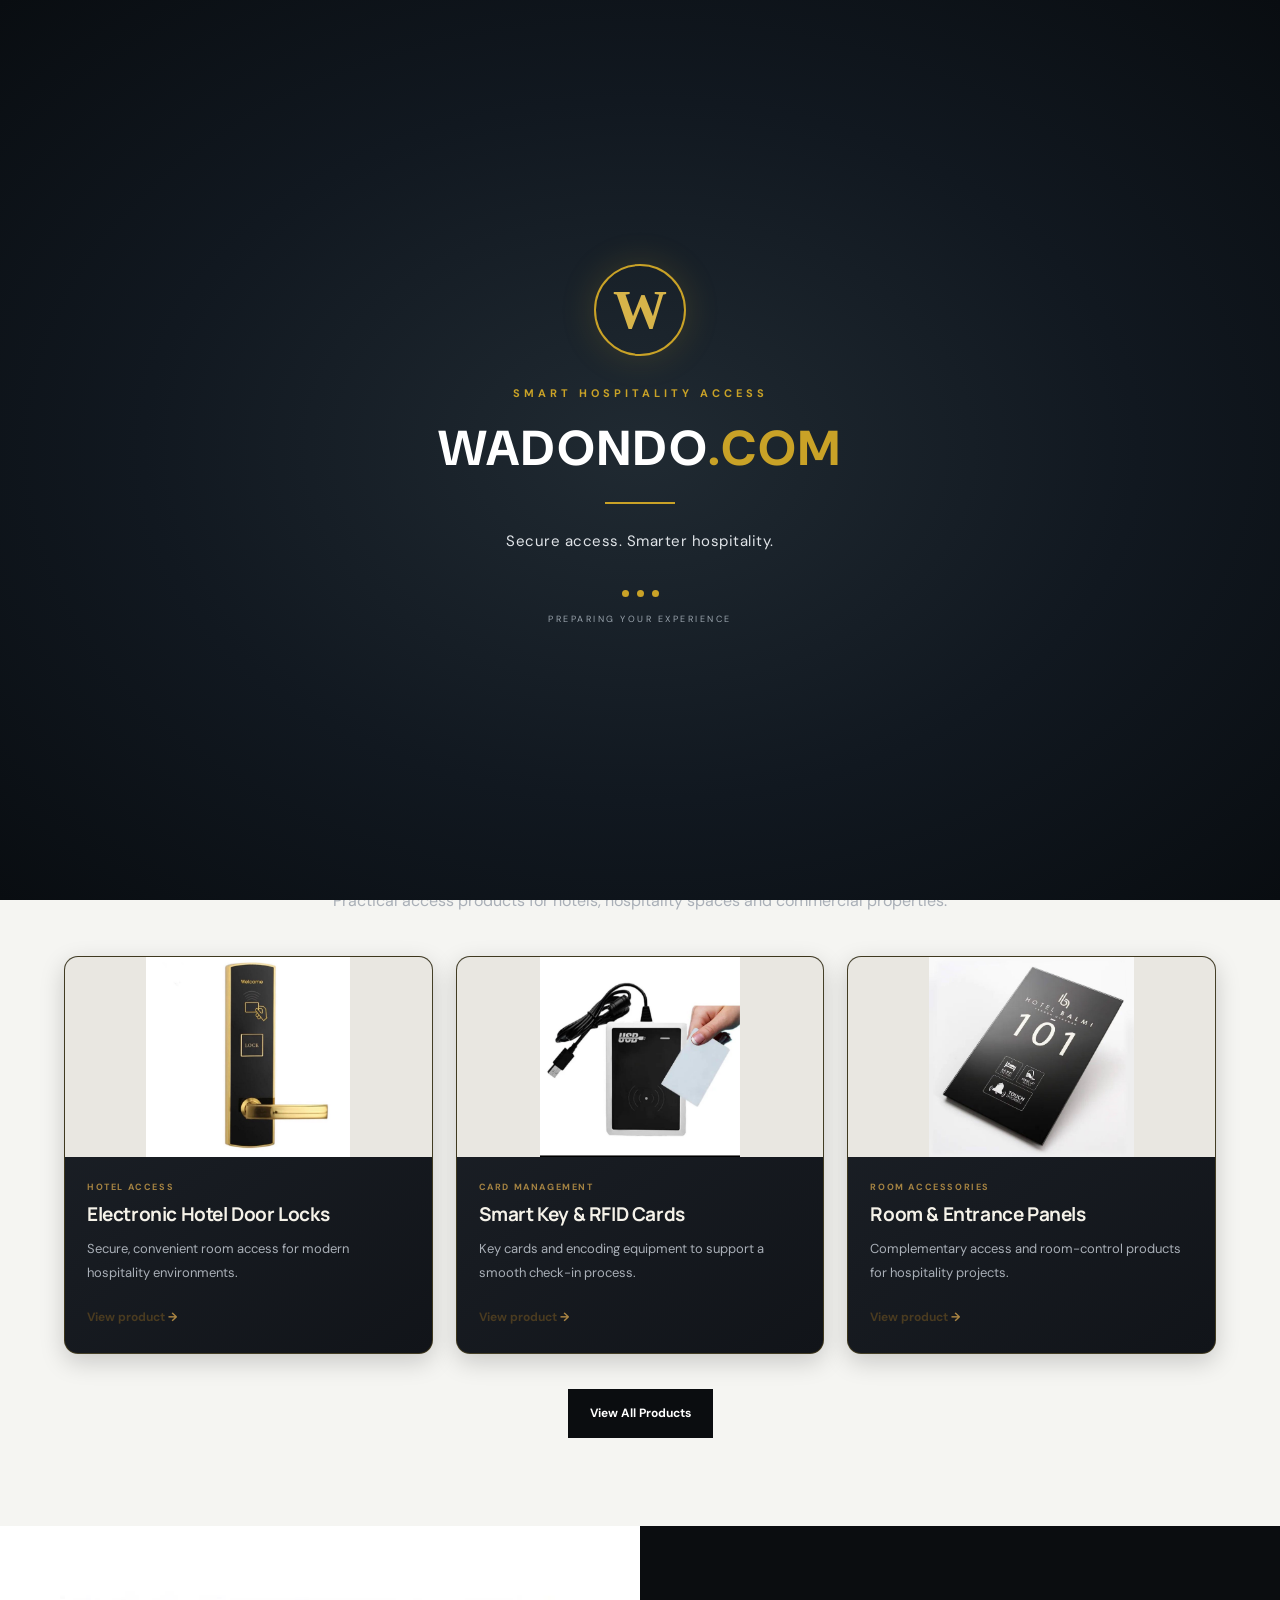
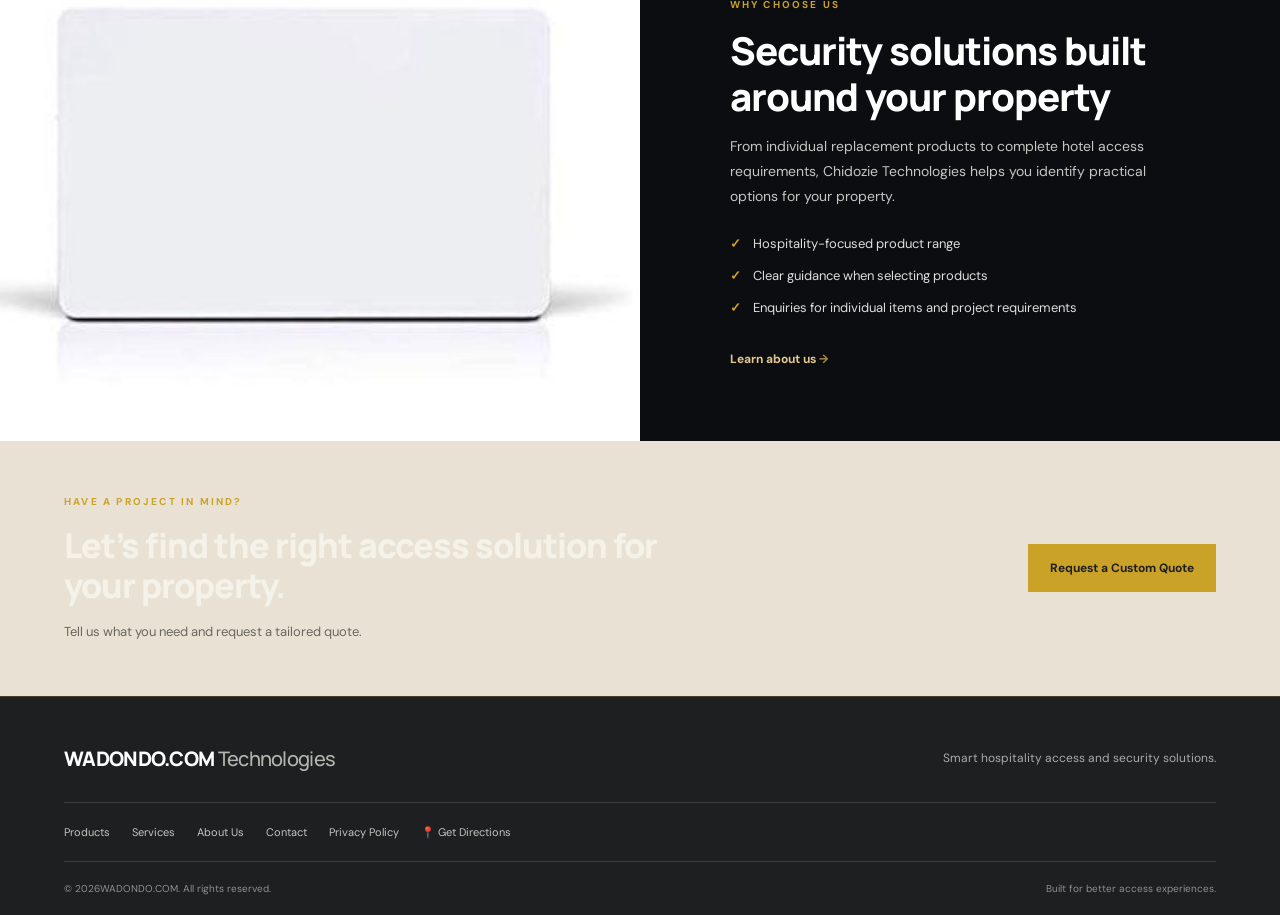
==== commit d2762677: "Update website and add product category pages" ====
--- a/index.html
+++ b/index.html
@@ -74,16 +74,17 @@
   <nav class="main-nav">
     <a class="active" href="index.html">Home</a><div class="nav-dropdown">
   <a href="products.html" class="dropdown-toggle">
-    Products <span>⌄</span>
-  </a>
-
-  <div class="dropdown-menu">
-    <a href="products.html#hotel-locks">Hotel Door Locks</a>
-    <a href="products.html#card-encoders">Card Encoders</a>
-    <a href="products.html#key-cards">Key Cards</a>
-    <a href="products.html#room-panels">Room Panels</a>
-    <a href="products.html#room-accessories">Room Accessories</a>
-  </div>
+    
+ <a href="products.html" class="dropdown-toggle active">Products <span>⌄</span></a>
+       
+     <div class="dropdown-menu">
+  <a href="hotel-locks.html">Hotel Door Locks</a>
+  <a href="card-encoders.html">Card Encoders &amp; Readers</a>
+  <a href="key-cards.html">Hotel Key Cards</a>
+  <a href="room-panels.html">Room &amp; Entrance Panels</a>
+  <a href="room-accessories.html">Room Accessories</a>
+</div>
+</div>
 </div>
 <a href="services.html">Services</a>
 <a href="faq.html">FAQ</a>
--- a/styles.css
+++ b/styles.css
@@ -2,7 +2,7 @@
 :root{--ink:#202225;--muted:#6f747a;--dark:#202225;--dark2:#292b2e;--gold:#c7a15a;--gold-light:#e4c98e;--paper:#f5f5f2;--white:#fff;--line:#e5e3dd;--max:1180px}
 *{box-sizing:border-box}html{scroll-behavior:smooth}body{margin:0;color:var(--ink);font-family:'DM Sans',Arial,sans-serif;line-height:1.65;background:var(--paper)}img{display:block;max-width:100%}a{color:inherit;text-decoration:none}.site-header{height:78px;padding:0 max(5vw,24px);display:flex;align-items:center;justify-content:space-between;gap:30px;background:#fbfbf8;position:sticky;top:0;z-index:20;border-bottom:1px solid rgba(30,30,30,.08)}.brand{font-family:Manrope,sans-serif;font-size:20px;font-weight:800;letter-spacing:-.7px;white-space:nowrap}.brand span{font-weight:500;color:#777}.main-nav{display:flex;align-items:center;gap:25px;font-size:13px;font-weight:600}.main-nav>a:not(.nav-cta){padding:28px 0;position:relative;color:#45474a}.main-nav>a.active:after,.main-nav>a:not(.nav-cta):hover:after{content:"";position:absolute;bottom:19px;left:0;right:0;height:2px;background:var(--gold)}.nav-cta{padding:11px 16px;background:var(--dark);color:white;border-radius:2px;font-size:12px;letter-spacing:.2px}.nav-cta:hover,.button-dark:hover{background:#3b3d40}.menu-toggle{display:none;border:0;background:none;font-size:25px}
 .hero{min-height:590px;position:relative;display:flex;align-items:center;overflow:hidden;color:white;background:#36302b url('images/advant-panels.jpeg') center/cover no-repeat}.hero:before{content:"";position:absolute;inset:0;background-image:linear-gradient(90deg,rgba(24,25,26,.88) 0%,rgba(24,25,26,.64) 48%,rgba(24,25,26,.18) 100%);z-index:0}.hero-shade{display:none}.hero-content{position:relative;z-index:1;max-width:var(--max);width:100%;padding:82px 28px;margin:0 auto}.eyebrow{font-size:10px;letter-spacing:2.2px;font-weight:700;color:var(--gold);margin:0 0 14px}.hero h1,.page-hero h1{font-family:Manrope,sans-serif;font-size:clamp(38px,5vw,62px);line-height:1.12;letter-spacing:-1.8px;max-width:660px;margin:0 0 22px;font-weight:800}.hero h1 span{color:var(--gold-light)}.hero-content>p:not(.eyebrow){font-size:16px;max-width:520px;color:#e6e5e1;margin:0 0 30px}.hero-actions{display:flex;gap:12px;flex-wrap:wrap}.button{display:inline-flex;align-items:center;justify-content:center;padding:13px 21px;font-family:inherit;font-size:12px;font-weight:700;border:1px solid transparent;cursor:pointer;transition:.2s}.button-gold{background:var(--gold);color:#201f1c}.button-gold:hover{background:var(--gold-light)}.button-outline{border-color:rgba(255,255,255,.7);color:white;background:transparent}.button-outline:hover{background:white;color:var(--dark)}.button-dark{background:var(--dark);color:white}.hero-caption{position:absolute;right:5vw;bottom:25px;color:#f1e9d9;font-size:11px;letter-spacing:1px}
-.section{padding:88px max(5vw,24px)}.section-light{background:var(--paper)}.section-heading{text-align:center;max-width:650px;margin:0 auto 40px}.section-heading h2,.feature-copy h2,.quote-strip h2,.contact-copy h2,.about-layout h2{font-family:Manrope,sans-serif;font-size:clamp(28px,3vw,39px);line-height:1.2;letter-spacing:-1px;margin:0 0 14px}.section-heading>p:last-child{color:var(--muted);margin:0}.product-grid{max-width:var(--max);margin:0 auto;display:grid;grid-template-columns:repeat(3,minmax(0,1fr));gap:23px}.product-card{background:#fff;border:1px solid #eae8e2;transition:transform .25s,box-shadow .25s;min-width:0}.product-card:hover{transform:translateY(-4px);box-shadow:0 15px 35px rgba(0,0,0,.08)}.product-image{height:235px;background:#e9e7e1;display:block;overflow:hidden}.product-image img{width:100%;height:100%;object-fit:cover;transition:transform .4s}.product-card:hover .product-image img{transform:scale(1.035)}.product-info{padding:22px 22px 24px}.product-type{font-size:9px;letter-spacing:1.6px;font-weight:700;color:#a58342;margin:0 0 7px}.product-info h3{font-family:Manrope,sans-serif;font-size:19px;line-height:1.3;margin:0 0 10px}.product-info>p:not(.product-type){font-size:13px;color:var(--muted);margin:0 0 18px}.text-link{font-size:12px;font-weight:700;color:#4a3b20}.text-link span{color:#aa8543}.center{text-align:center;margin-top:35px}.feature-band{background:var(--dark);color:white;display:grid;grid-template-columns:1fr 1fr;min-height:480px}.feature-image{min-height:400px}.feature-image img{width:100%;height:100%;object-fit:cover;max-height:600px}.feature-copy{align-self:center;padding:70px clamp(30px,7vw,100px)}.feature-copy>p:not(.eyebrow){color:#c6c6c3;font-size:14px}.check-list{padding:0;list-style:none;margin:24px 0}.check-list li{margin:10px 0;font-size:13px;color:#dededb}.check-list li:before{content:"✓";color:var(--gold);margin-right:12px;font-weight:700}.feature-copy .text-link{color:var(--gold-light)}.quote-strip{background:#e9e2d4;padding:52px max(5vw,24px);display:flex;align-items:center;justify-content:space-between;gap:30px}.quote-strip h2{max-width:650px;font-size:clamp(25px,3vw,34px)}.quote-strip p:not(.eyebrow){color:#69665f;font-size:13px;margin-bottom:0}.site-footer{background:#1d1f21;color:#f5f5f2;padding:45px max(5vw,24px) 18px}.footer-top{max-width:var(--max);margin:auto;display:grid;grid-template-columns:1fr 1fr;gap:14px 30px;align-items:center}.brand-footer{color:white}.brand-footer span{color:#b5b5b0}.footer-top>p{margin:0;color:#aaa;font-size:12px;text-align:right}.footer-links{grid-column:1/-1;display:flex;gap:22px;flex-wrap:wrap;border-top:1px solid #3c3d3e;border-bottom:1px solid #3c3d3e;padding:20px 0;margin-top:12px;font-size:11px;color:#c5c5c0}.footer-links a:hover{color:var(--gold-light)}.footer-bottom{max-width:var(--max);margin:18px auto 0;display:flex;justify-content:space-between;gap:15px;font-size:10px;color:#8f918f}
+.section{padding:88px max(5vw,24px)}.section-light{background:var(--paper)}.section-heading{text-align:center;max-width:650px;margin:0 auto 40px}.section-heading h2,.feature-copy h2,.quote-strip h2,.contact-copy h2,.about-layout h2{font-family:Manrope,sans-serif;font-size:clamp(28px,3vw,39px);line-height:1.2;letter-spacing:-1px;margin:0 0 14px}.section-heading>p:last-child{color:var(--muted);margin:0}.product-grid{max-width:var(--max);margin:0 auto;display:grid;grid-template-columns:repeat(3,minmax(0,1fr));gap:23px}.product-card{background:#fff;border:1px solid #f7f6f2;transition:transform .25s,box-shadow .25s;min-width:0}.product-card:hover{transform:translateY(-4px);box-shadow:0 15px 35px rgba(0,0,0,.08)}.product-image{height:235px;background:#e9e7e1;display:block;overflow:hidden}.product-image img{width:100%;height:100%;object-fit:cover;transition:transform .4s}.product-card:hover .product-image img{transform:scale(1.035)}.product-info{padding:22px 22px 24px}.product-type{font-size:9px;letter-spacing:1.6px;font-weight:700;color:#a58342;margin:0 0 7px}.product-info h3{font-family:Manrope,sans-serif;font-size:19px;line-height:1.3;margin:0 0 10px}.product-info>p:not(.product-type){font-size:13px;color:var(--muted);margin:0 0 18px}.text-link{font-size:12px;font-weight:700;color:#4a3b20}.text-link span{color:#aa8543}.center{text-align:center;margin-top:35px}.feature-band{background:var(--dark);color:white;display:grid;grid-template-columns:1fr 1fr;min-height:480px}.feature-image{min-height:400px}.feature-image img{width:100%;height:100%;object-fit:cover;max-height:600px}.feature-copy{align-self:center;padding:70px clamp(30px,7vw,100px)}.feature-copy>p:not(.eyebrow){color:#c6c6c3;font-size:14px}.check-list{padding:0;list-style:none;margin:24px 0}.check-list li{margin:10px 0;font-size:13px;color:#dededb}.check-list li:before{content:"✓";color:var(--gold);margin-right:12px;font-weight:700}.feature-copy .text-link{color:var(--gold-light)}.quote-strip{background:#e9e2d4;padding:52px max(5vw,24px);display:flex;align-items:center;justify-content:space-between;gap:30px}.quote-strip h2{max-width:650px;font-size:clamp(25px,3vw,34px)}.quote-strip p:not(.eyebrow){color:#69665f;font-size:13px;margin-bottom:0}.site-footer{background:#1d1f21;color:#f5f5f2;padding:45px max(5vw,24px) 18px}.footer-top{max-width:var(--max);margin:auto;display:grid;grid-template-columns:1fr 1fr;gap:14px 30px;align-items:center}.brand-footer{color:white}.brand-footer span{color:#b5b5b0}.footer-top>p{margin:0;color:#aaa;font-size:12px;text-align:right}.footer-links{grid-column:1/-1;display:flex;gap:22px;flex-wrap:wrap;border-top:1px solid #3c3d3e;border-bottom:1px solid #3c3d3e;padding:20px 0;margin-top:12px;font-size:11px;color:#c5c5c0}.footer-links a:hover{color:var(--gold-light)}.footer-bottom{max-width:var(--max);margin:18px auto 0;display:flex;justify-content:space-between;gap:15px;font-size:10px;color:#8f918f}
 .page-hero{padding:82px 24px 76px;text-align:center;background:linear-gradient(110deg,#26282a,#35302a);color:white}.page-hero .eyebrow{margin-bottom:12px}.page-hero h1{font-size:clamp(34px,4.5vw,52px);margin:0 auto 15px;max-width:850px}.page-hero>p:last-child{max-width:680px;margin:0 auto;color:#d1d0cb;font-size:14px}.product-grid-wide{row-gap:28px}.notice{max-width:var(--max);margin:32px auto 0;padding:15px 18px;border-left:3px solid var(--gold);background:#ece9e1;color:#68665f;font-size:12px}.service-grid{max-width:var(--max);margin:0 auto 35px;display:grid;grid-template-columns:repeat(2,minmax(0,1fr));gap:18px}.service-card{padding:30px;background:white;border:1px solid var(--line)}.service-number{font-family:Manrope,sans-serif;font-size:30px;color:var(--gold);font-weight:800}.service-card h2{font-family:Manrope,sans-serif;font-size:21px;margin:12px 0}.service-card p{font-size:13px;color:var(--muted);margin:0}.about-layout{max-width:var(--max);margin:auto;display:grid;grid-template-columns:1fr 1fr;gap:65px;align-items:center}.about-photo{height:500px;background:#e2dfd7}.about-photo img{width:100%;height:100%;object-fit:cover}.about-layout p:not(.eyebrow){font-size:14px;color:var(--muted)}.subheading{font-family:Manrope,sans-serif;margin:25px 0 0}.about-layout .check-list li{color:#555}.contact-layout{display:grid;grid-template-columns:.9fr 1.1fr;gap:70px;align-items:start;max-width:none}.contact-copy{max-width:480px;justify-self:end}.contact-copy>p:not(.eyebrow){color:var(--muted);font-size:14px}.contact-note{background:#eae6dc;padding:20px;margin-top:28px;font-size:13px}.contact-note ul{padding-left:20px;color:#666}.small-note{font-size:11px!important;color:#777}.quote-form{width:100%;max-width:560px;background:white;padding:32px;border:1px solid var(--line);display:flex;flex-direction:column;gap:8px}.quote-form label{font-size:11px;font-weight:700;margin-top:8px}.quote-form input,.quote-form select,.quote-form textarea{width:100%;border:1px solid #dcdad3;padding:13px 14px;font:inherit;font-size:13px;background:#fbfbf9;border-radius:0}.quote-form input:focus,.quote-form select:focus,.quote-form textarea:focus{outline:2px solid #d4b878;border-color:transparent}.quote-form button{margin-top:12px;align-self:flex-start}.form-status{font-size:12px;color:#5d6a45}.legal-copy{max-width:850px;margin:auto}.legal-copy h2{font-family:Manrope,sans-serif;font-size:21px;margin:28px 0 8px}.legal-copy p{color:#62666a;font-size:14px}
 @media(max-width:900px){.main-nav{gap:15px;font-size:12px}.site-header{padding:0 24px}.brand{font-size:18px}.hero{min-height:550px}.product-image{height:200px}.product-info{padding:18px}.about-layout{gap:35px}.contact-layout{gap:35px}}
 @media(max-width:700px){.site-header{height:68px}.menu-toggle{display:block}.main-nav{display:none;position:absolute;top:68px;left:0;right:0;padding:14px 24px 24px;background:#fbfbf8;border-bottom:1px solid var(--line);flex-direction:column;align-items:stretch;gap:0}.main-nav.open{display:flex}.main-nav>a:not(.nav-cta){padding:12px 0}.main-nav>a.active:after,.main-nav>a:not(.nav-cta):hover:after{display:none}.nav-cta{text-align:center;margin-top:8px}.hero{min-height:560px;background-position:58% center}.hero-content{padding:65px 24px}.hero h1{font-size:40px}.hero-content>p:not(.eyebrow){font-size:14px}.hero-caption{font-size:9px}.section{padding:65px 22px}.product-grid{grid-template-columns:1fr;gap:18px}.product-image{height:250px}.product-info{padding:22px}.feature-band{grid-template-columns:1fr}.feature-image{height:300px;min-height:0}.feature-copy{padding:45px 24px 55px}.quote-strip{align-items:flex-start;flex-direction:column;padding:42px 24px}.footer-top{grid-template-columns:1fr}.footer-top>p{text-align:left}.footer-links{gap:15px}.footer-bottom{flex-direction:column;gap:5px}.page-hero{padding:62px 22px}.service-grid{grid-template-columns:1fr}.about-layout{grid-template-columns:1fr;gap:30px}.about-photo{height:320px}.contact-layout{grid-template-columns:1fr;gap:30px}.contact-copy{justify-self:stretch}.quote-form{padding:22px}.product-grid-wide{grid-template-columns:1fr}}
@@ -807,12 +807,19 @@
 }
 
 /* Consistent product photography */
-.product-card img,
-.product-item img,
-.featured-card img {
-  display: block;
-  width: 100%;
-  object-fit: cover;
+.product-image {
+    width: 100%;
+    height: 200px;
+    overflow: hidden;
+    display: flex;
+    align-items: center;
+    justify-content: center;
+}
+
+.product-image img {
+    width: 100%;
+    height: 100%;
+    object-fit: contain;
 }
 
 /* Product prices */
@@ -1076,3 +1083,69 @@
   background: #E0BD4F;
   color: #101419;
 }
+/* Mobile responsive improvements */
+@media screen and (max-width: 768px) {
+  * {
+    box-sizing: border-box;
+  }
+
+  body {
+    margin: 0;
+    width: 100%;
+    overflow-x: hidden;
+  }
+
+  img {
+    max-width: 100%;
+    height: auto;
+  }
+
+  .container,
+  .site-header,
+  .hero,
+  .section {
+    max-width: 100%;
+  }
+
+  .hero {
+    padding: 40px 18px;
+    background-position: center;
+  }
+
+  .hero h1 {
+    font-size: clamp(28px, 7vw, 40px);
+    line-height: 1.2;
+  }
+
+  .hero p {
+    font-size: 16px;
+    line-height: 1.6;
+  }
+
+  .footer-links {
+    flex-wrap: wrap;
+    gap: 12px;
+  }
+
+  button,
+  .btn,
+  a {
+    overflow-wrap: anywhere;
+  }
+}
+
+@media screen and (max-width: 480px) {
+  .hero {
+    padding: 32px 14px;
+  }
+
+  .hero h1 {
+    font-size: 28px;
+  }
+
+  .footer-bottom {
+    flex-direction: column;
+    gap: 10px;
+    text-align: center;
+  }
+}
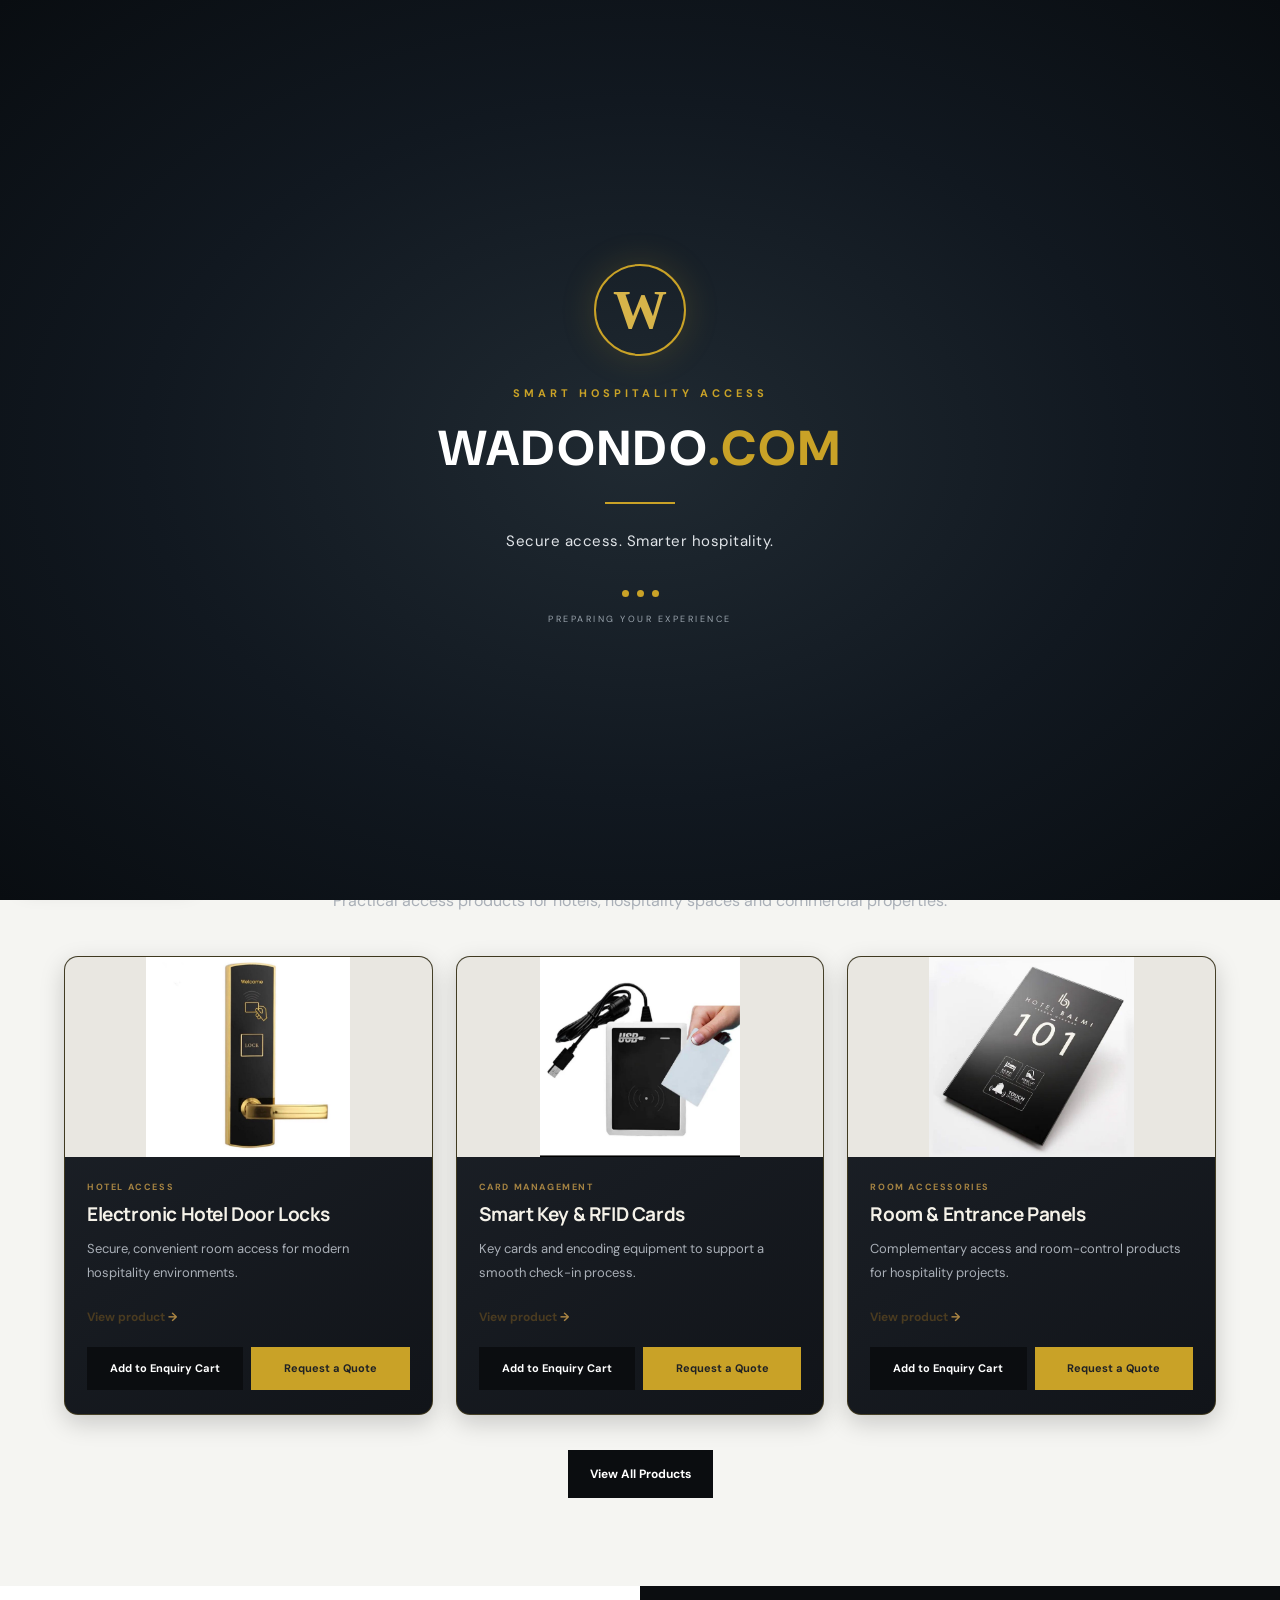
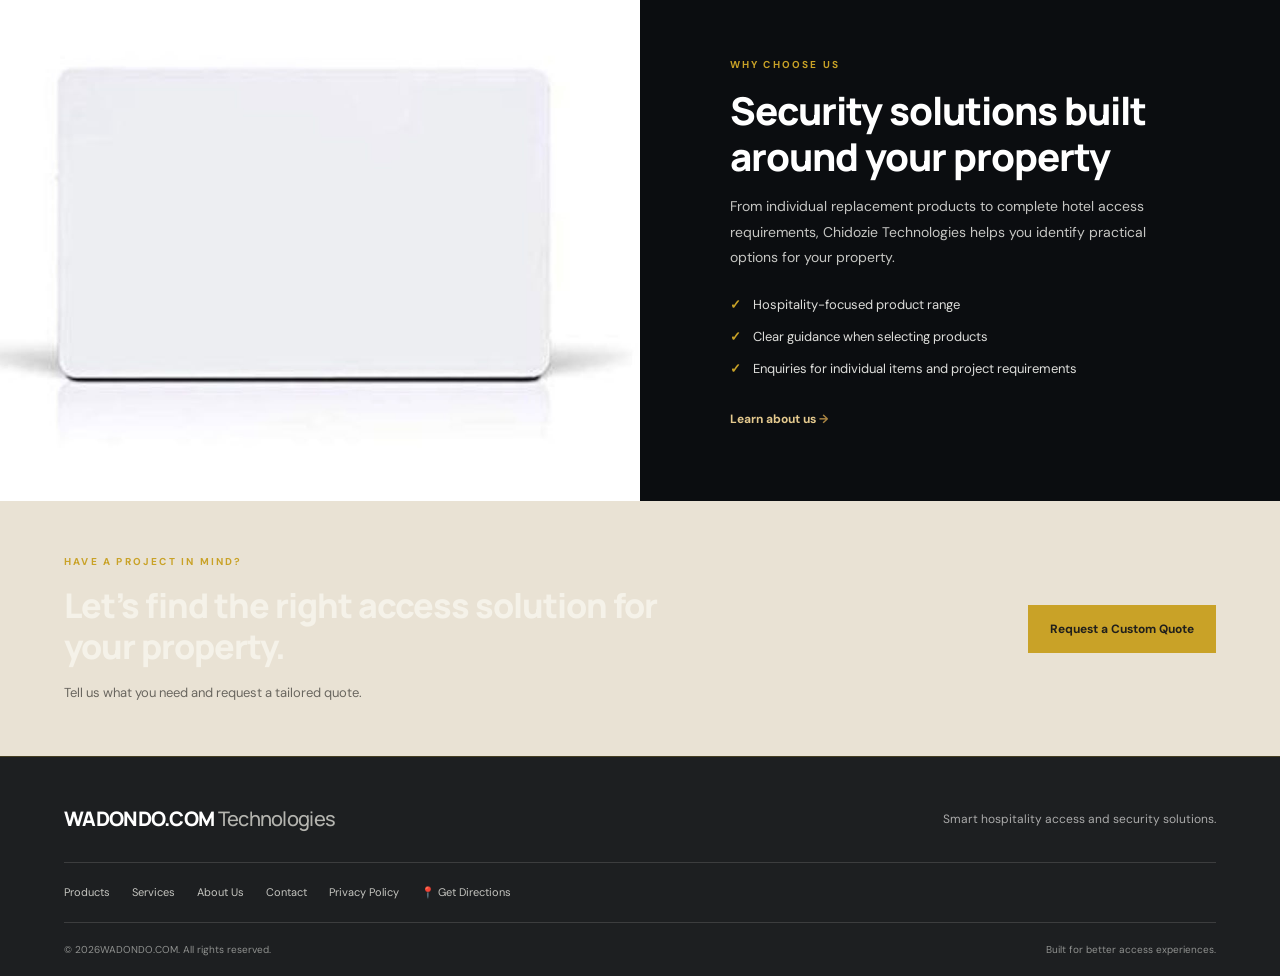
==== commit a0c8df19: "Add glass door locks and update products" ====
--- a/index.html
+++ b/index.html
@@ -79,6 +79,7 @@
        
      <div class="dropdown-menu">
   <a href="hotel-locks.html">Hotel Door Locks</a>
+  <a href="glass-door-locks.html">Glass Door Locks</a>
   <a href="card-encoders.html">Card Encoders &amp; Readers</a>
   <a href="key-cards.html">Hotel Key Cards</a>
   <a href="room-panels.html">Room &amp; Entrance Panels</a>
--- a/styles.css
+++ b/styles.css
@@ -1148,4 +1148,62 @@
     gap: 10px;
     text-align: center;
   }
-}+}
+
+/* WADONDO.COM E-COMMERCE CATALOGUE */
+.sr-only{position:absolute;width:1px;height:1px;padding:0;margin:-1px;overflow:hidden;clip:rect(0,0,0,0);white-space:nowrap;border:0}
+.shop-hero{padding-top:70px;padding-bottom:58px}
+.shop-hero h1{max-width:900px}
+.shop-search-wrap{max-width:620px;margin:28px auto 18px;position:relative}
+.shop-search{width:100%;padding:16px 52px 16px 20px;border:1px solid #d7d1c5;background:#fff;color:#202225;font:inherit;font-size:14px;outline:none;box-shadow:0 8px 25px #0001}
+.shop-search:focus{border-color:var(--gold);box-shadow:0 0 0 3px #c7a15a30}
+.shop-search-wrap>span{position:absolute;right:18px;top:3px;font-size:30px;color:#92713b}
+.shop-assurance{font-size:11px!important;color:#e5dfd3!important;letter-spacing:.2px}
+.shop-assurance span{color:var(--gold-light);padding:0 7px}
+.shop-section{padding-top:65px}
+.category-grid{max-width:var(--max);margin:0 auto;display:grid;grid-template-columns:repeat(3,minmax(0,1fr));gap:20px}
+.category-tile{position:relative;display:block;min-height:275px;background:#242526;overflow:hidden;border:1px solid #ded9ce;isolation:isolate}
+.category-tile[hidden]{display:none}
+.category-tile:after{content:"";position:absolute;inset:0;background:linear-gradient(180deg,#1111 15%,#17191be8 100%);z-index:0;pointer-events:none}
+.category-tile img{position:absolute;inset:0;width:100%;height:100%;object-fit:cover;transition:transform .4s;z-index:-1}
+.category-tile:hover img{transform:scale(1.05)}
+.category-tile-copy{position:absolute;inset:auto 0 0;padding:22px;display:flex;flex-direction:column;color:white;gap:5px;z-index:1}
+.category-tile-copy small{color:var(--gold-light);font-size:9px;letter-spacing:1.6px;font-weight:700}
+.category-tile-copy strong{font-family:Manrope,sans-serif;font-size:20px;line-height:1.25}
+.category-tile-copy>span{font-size:12px;color:#f1dfb5;margin-top:5px}
+.search-empty{text-align:center;padding:25px;color:var(--muted)}
+.shop-featured-section{padding:75px max(5vw,24px);background:#fff}
+.shop-featured-grid{align-items:stretch}
+.shop-product-card{display:flex;flex-direction:column}
+.shop-product-card .product-info{display:flex;flex-direction:column;align-items:flex-start;flex:1}
+.shop-product-card .product-info>.text-link{margin-top:auto}
+.shop-quote-band{max-width:var(--max);margin:55px auto 0;padding:32px;background:#242526;color:#fff;display:flex;align-items:center;justify-content:space-between;gap:25px}
+.shop-quote-band h2{font-family:Manrope,sans-serif;font-size:clamp(23px,3vw,32px);line-height:1.25;margin:5px 0 8px}
+.shop-quote-band p:not(.eyebrow){color:#d0d0ca;font-size:13px;margin:0}
+.shop-quote-band .eyebrow{margin-bottom:5px}
+.shop-product-actions{display:flex;gap:8px;flex-wrap:wrap;margin-top:18px;width:100%}
+.shop-product-actions .button{font-size:11px;padding:11px 12px;min-height:42px;flex:1}
+.add-to-cart{border:0;cursor:pointer;font-family:inherit}
+.product-quote-button{background:var(--gold);color:#202225}
+.product-quote-button:hover{background:var(--gold-light)}
+.product-price strong{color:#8b692e}
+.cart-launcher{position:fixed;left:22px;bottom:22px;z-index:1000;display:flex;align-items:center;gap:10px;padding:13px 17px;background:#202225;color:#fff;border:1px solid var(--gold);box-shadow:0 8px 25px #0003;cursor:pointer;font:600 12px 'DM Sans',Arial,sans-serif}
+.cart-launcher>span{color:var(--gold-light);font-size:17px}
+.cart-count{display:inline-flex;align-items:center;justify-content:center;min-width:24px;height:24px;padding:0 6px;border-radius:99px;background:var(--gold);color:#202225;font-size:11px}
+.cart-panel{position:fixed;inset:0 0 0 auto;width:min(440px,100%);height:100dvh;background:#fbfbf8;z-index:1100;display:flex;flex-direction:column;box-shadow:-15px 0 45px #0002;transform:translateX(110%);transition:transform .25s ease;visibility:hidden}
+.cart-panel-open{transform:translateX(0);visibility:visible}
+.cart-panel-head{display:flex;align-items:center;justify-content:space-between;padding:22px 24px;border-bottom:1px solid var(--line);background:#202225;color:#fff}
+.cart-panel-head .eyebrow{margin:0 0 3px}.cart-panel-head h2{font:800 24px Manrope,sans-serif;margin:0}
+.cart-close{border:0;background:transparent;color:white;font-size:32px;line-height:1;cursor:pointer}
+.cart-items{overflow:auto;flex:1;padding:12px 22px}
+.cart-line{display:grid;grid-template-columns:minmax(0,1fr) auto auto;align-items:center;gap:10px;padding:17px 0;border-bottom:1px solid var(--line)}
+.cart-line-copy{display:flex;flex-direction:column;gap:4px;min-width:0}.cart-line-copy strong{font-size:13px;line-height:1.4}.cart-line-copy small{font-size:10px;color:var(--muted)}.cart-line-copy a{font-size:11px;color:#8b692e;text-decoration:underline}
+.cart-qty{display:flex;align-items:center;gap:8px}.cart-qty button,.cart-remove{width:28px;height:28px;border:1px solid #d6d0c5;background:#fff;cursor:pointer;font-size:17px}.cart-qty span{font-size:12px;font-weight:700;min-width:12px;text-align:center}.cart-remove{border:0;background:transparent;color:#8d3d30;font-size:21px}
+.cart-panel-footer{padding:18px 22px 24px;border-top:1px solid var(--line);background:#fff}.cart-panel-footer>p{font-size:11px;color:var(--muted);margin:0 0 12px}.cart-checkout{width:100%;border:0;cursor:pointer;font:700 12px 'DM Sans',Arial,sans-serif}.cart-email-link{display:block;text-align:center;font-size:11px;text-decoration:underline;margin:13px 0;color:#72551f}.cart-clear{display:block;margin:auto;border:0;background:transparent;color:#777;font-size:11px;text-decoration:underline;cursor:pointer}
+.cart-empty{text-align:center;padding:60px 10px}.cart-empty>span{font-size:34px;color:var(--gold)}.cart-empty h3{font:800 21px Manrope,sans-serif;margin:10px 0}.cart-empty p{font-size:12px;color:var(--muted);margin-bottom:20px}.cart-empty .button{display:inline-flex}
+body.cart-is-open:after{content:"";position:fixed;inset:0;background:#17191b70;z-index:1050}
+@media(max-width:850px){.category-grid{grid-template-columns:repeat(2,minmax(0,1fr))}.shop-featured-grid{grid-template-columns:repeat(2,minmax(0,1fr))}.shop-quote-band{align-items:flex-start;flex-direction:column}}
+@media(max-width:700px){.category-grid,.shop-featured-grid{grid-template-columns:1fr}.category-tile{min-height:245px}.shop-hero{padding:50px 20px 38px}.shop-assurance span{padding:0 3px}.shop-quote-band{padding:25px;margin-top:38px}.cart-launcher{left:12px;bottom:12px;padding:11px 13px}.shop-product-actions{flex-direction:column}.shop-product-actions .button{width:100%;flex:auto}.cart-panel-head{padding:18px}.cart-items{padding:10px 17px}.cart-panel-footer{padding:15px 17px 20px}}
+@media(prefers-reduced-motion:reduce){.cart-panel,.category-tile img{transition:none}}
+/* Mobile dropdown: first tap opens submenu, category links remain clickable. */
+@media(max-width:700px){.nav-dropdown.submenu-open>.dropdown-menu{display:block}.nav-dropdown>.dropdown-toggle{width:100%}}
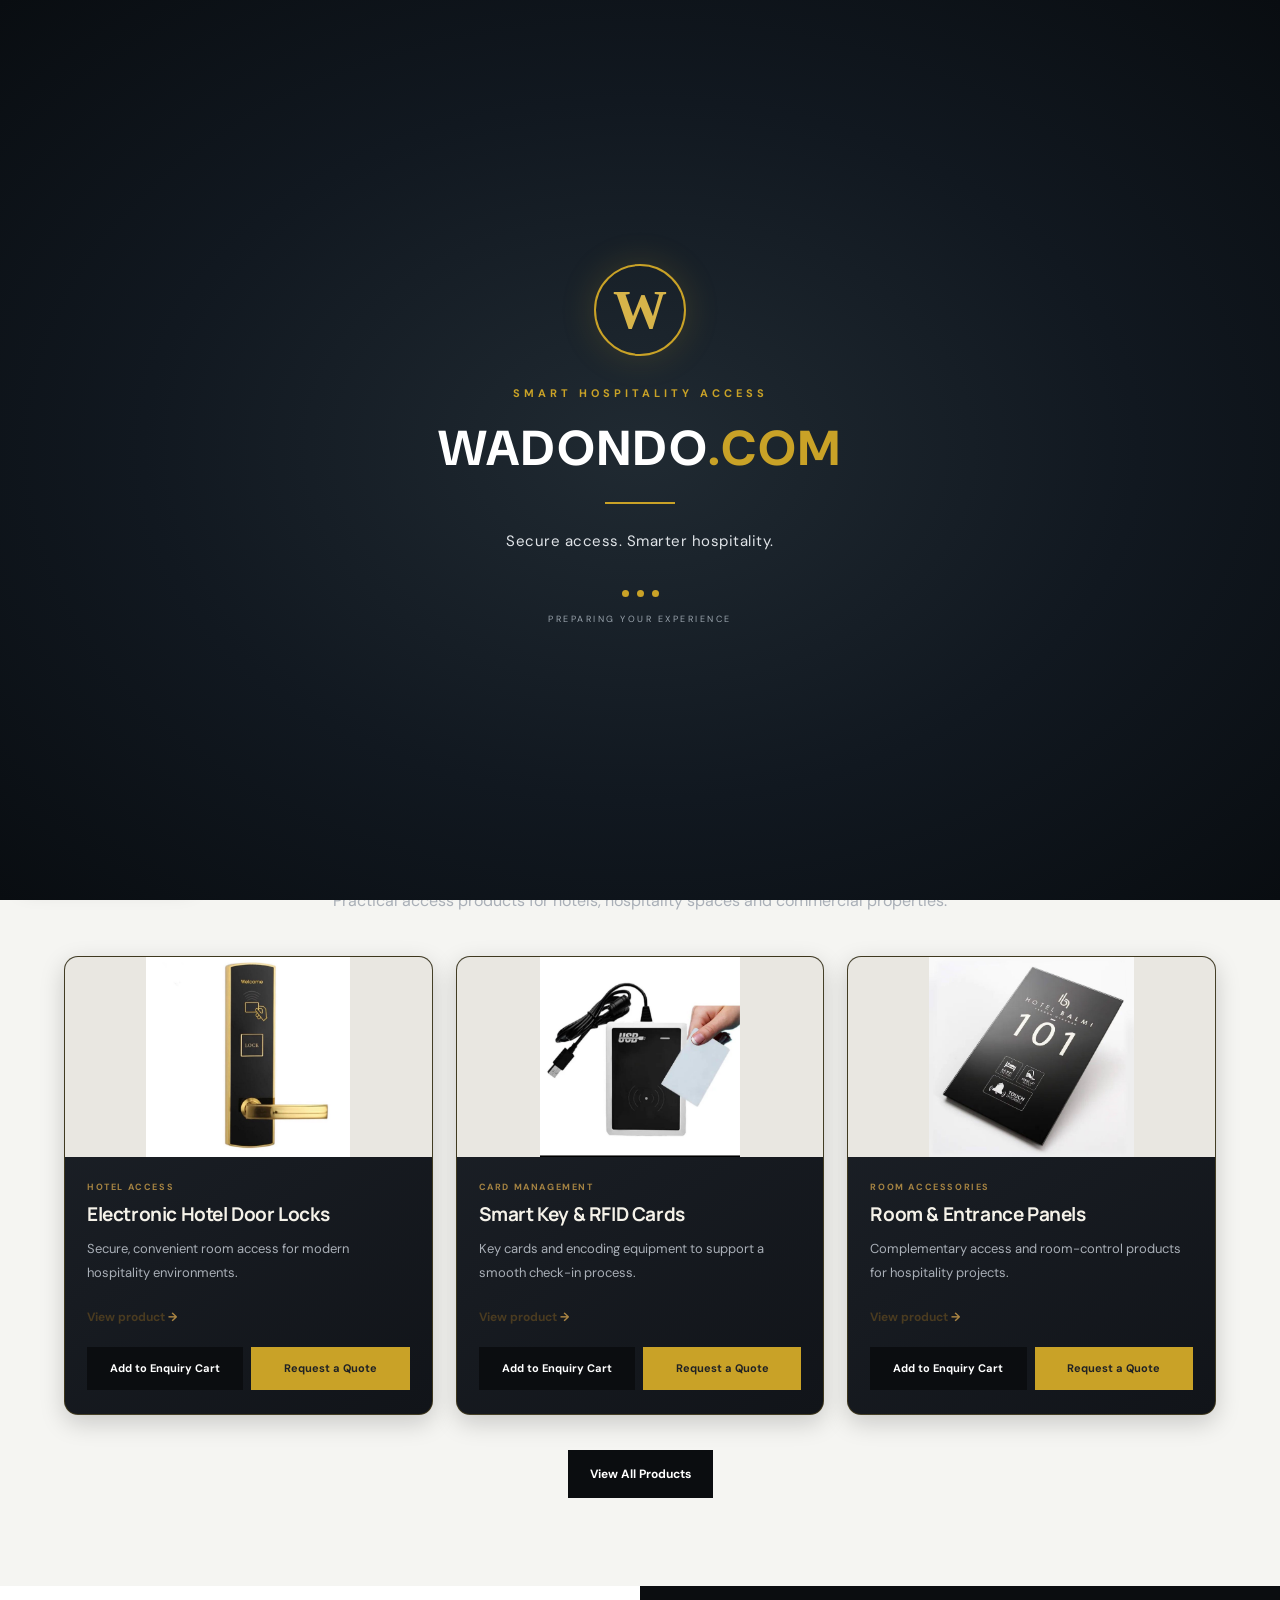
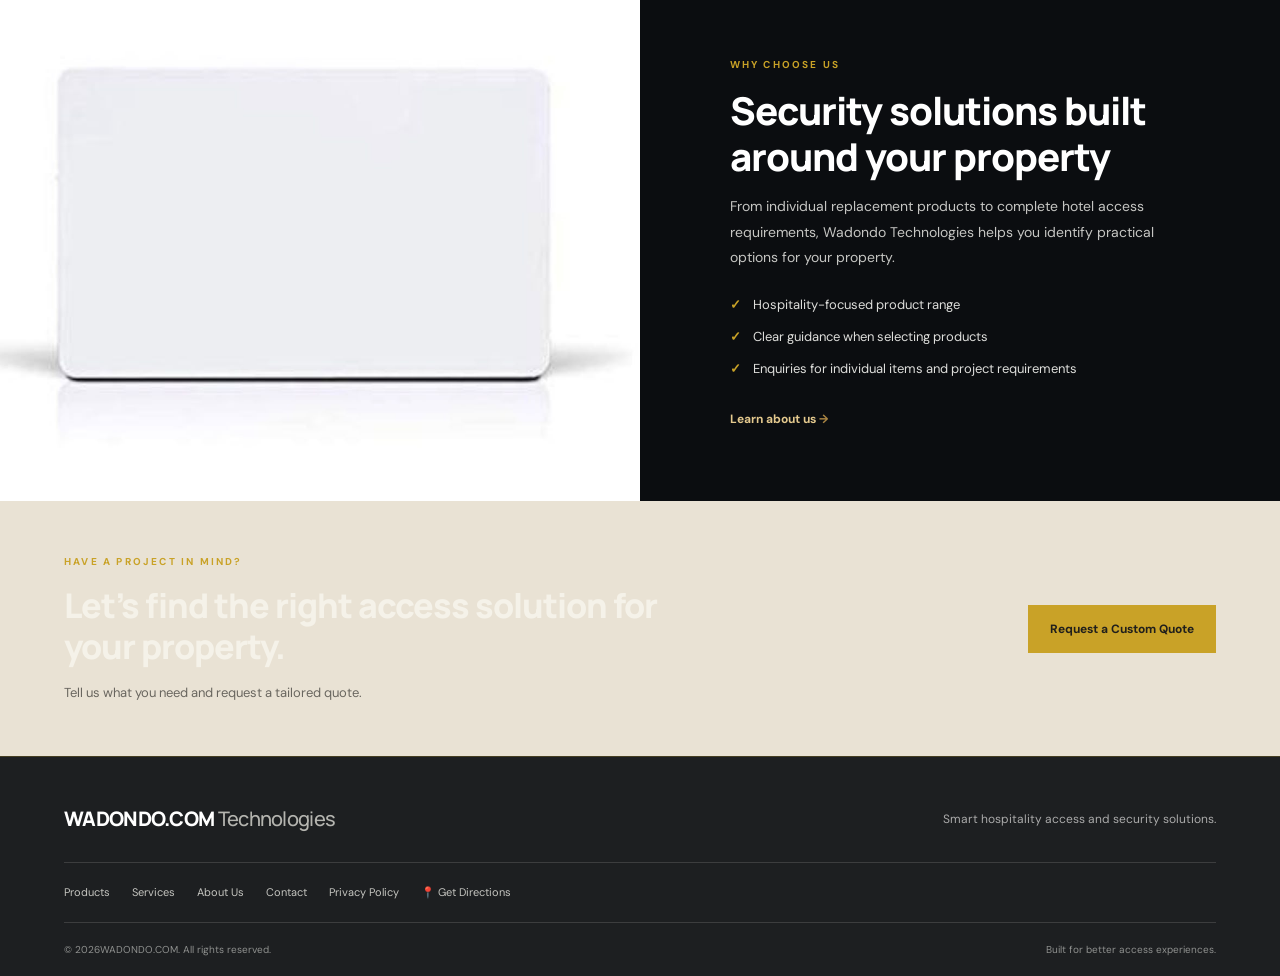
==== commit fa34dcd2: "Update WADONDO website" ====
--- a/index.html
+++ b/index.html
@@ -3,8 +3,8 @@
 <head>
   <meta charset="UTF-8">
   <meta name="viewport" content="width=device-width, initial-scale=1.0">
-  <meta name="description" content="Chidozie Technologies provides hotel electronic door locks, RFID key cards, card encoders and smart hospitality access solutions.">
-  <title>Chidozie Technologies | Smart Hospitality Access</title>
+  <meta name="description" content="Wadondo Technologies provides hotel electronic door locks, RFID key cards, card encoders and smart hospitality access solutions.">
+  <title>Wadondo Technologies | Smart Hospitality Access</title>
   <link rel="stylesheet" href="styles.css">
   <script src="script.js" defer></script>
 </head>
@@ -118,7 +118,7 @@
 
   <section class="feature-band">
     <div class="feature-image"><img src="images/key-card.jpeg" alt="Hotel RFID key card"></div>
-    <div class="feature-copy"><p class="eyebrow">WHY CHOOSE US</p><h2>Security solutions built around your property</h2><p>From individual replacement products to complete hotel access requirements, Chidozie Technologies helps you identify practical options for your property.</p><ul class="check-list"><li>Hospitality-focused product range</li><li>Clear guidance when selecting products</li><li>Enquiries for individual items and project requirements</li></ul><a class="text-link" href="about.html">Learn about us <span>→</span></a></div>
+    <div class="feature-copy"><p class="eyebrow">WHY CHOOSE US</p><h2>Security solutions built around your property</h2><p>From individual replacement products to complete hotel access requirements, Wadondo Technologies helps you identify practical options for your property.</p><ul class="check-list"><li>Hospitality-focused product range</li><li>Clear guidance when selecting products</li><li>Enquiries for individual items and project requirements</li></ul><a class="text-link" href="about.html">Learn about us <span>→</span></a></div>
   </section>
 
   <section class="quote-strip"><div><p class="eyebrow">HAVE A PROJECT IN MIND?</p><h2>Let’s find the right access solution for your property.</h2><p>Tell us what you need and request a tailored quote.</p></div><a class="button button-gold" href="contact.html#quote">Request a Custom Quote</a></section>
--- a/styles.css
+++ b/styles.css
@@ -1207,3 +1207,159 @@
 @media(prefers-reduced-motion:reduce){.cart-panel,.category-tile img{transition:none}}
 /* Mobile dropdown: first tap opens submenu, category links remain clickable. */
 @media(max-width:700px){.nav-dropdown.submenu-open>.dropdown-menu{display:block}.nav-dropdown>.dropdown-toggle{width:100%}}
+/* WADONDO.COM — Mobile Layout Improvements */
+@media (max-width: 700px) {
+  /* Prevent horizontal scrolling */
+  html,
+  body {
+    width: 100%;
+    max-width: 100%;
+    overflow-x: clip;
+  }
+
+  /* Make the header fit smaller screens */
+  .site-header {
+    padding: 0 16px;
+    gap: 10px;
+  }
+
+  .wadondo-brand {
+    gap: 8px;
+    min-width: 0;
+  }
+
+  .wadondo-name {
+    font-size: 18px;
+    letter-spacing: -0.5px;
+  }
+
+  .wadondo-mark {
+    width: 36px;
+    height: 36px;
+    flex-shrink: 0;
+  }
+
+  .menu-toggle {
+    min-width: 44px;
+    min-height: 44px;
+    cursor: pointer;
+  }
+
+  /* Improve mobile navigation */
+  .main-nav {
+    max-height: calc(100dvh - 68px);
+    overflow-y: auto;
+    padding: 12px 18px 22px;
+  }
+
+  .main-nav a {
+    min-height: 44px;
+  }
+
+  .dropdown-menu a,
+  .submenu-menu a {
+    padding: 12px;
+    line-height: 1.5;
+  }
+
+  /* Make headings and text easier to read */
+  .hero h1 {
+    font-size: clamp(30px, 8vw, 40px);
+    line-height: 1.15;
+    letter-spacing: -0.7px;
+  }
+
+  .hero-content {
+    padding: 48px 18px;
+  }
+
+  .page-hero {
+    padding: 48px 18px;
+  }
+
+  .section {
+    padding: 48px 16px;
+  }
+
+  /* Keep buttons easy to tap */
+  .hero-actions {
+    gap: 10px;
+  }
+
+  .button,
+  .btn,
+  .button-gold,
+  .button-dark,
+  .nav-cta {
+    min-height: 44px;
+  }
+
+  /* Product cards */
+  .product-grid,
+  .product-grid-wide {
+    grid-template-columns: minmax(0, 1fr);
+    gap: 18px;
+  }
+
+  .product-card {
+    width: 100%;
+    min-width: 0;
+  }
+
+  .product-image {
+    height: auto;
+    aspect-ratio: 4 / 3;
+  }
+
+  .product-info {
+    padding: 18px;
+  }
+
+  /* Forms and contact details */
+  .quote-form {
+    padding: 18px;
+    min-width: 0;
+  }
+
+  .quote-form input,
+  .quote-form select,
+  .quote-form textarea {
+    font-size: 16px;
+    max-width: 100%;
+  }
+
+  .contact-layout,
+  .about-layout {
+    gap: 24px;
+  }
+
+  /* Footer spacing */
+  .footer-links {
+    gap: 12px 18px;
+  }
+
+  .footer-bottom {
+    overflow-wrap: anywhere;
+  }
+}
+
+/* Extra-small phones */
+@media (max-width: 380px) {
+  .site-header {
+    padding: 0 10px;
+  }
+
+  .wadondo-name {
+    font-size: 16px;
+  }
+
+  .wadondo-mark {
+    width: 32px;
+    height: 32px;
+    font-size: 18px;
+  }
+
+  .hero-actions .button {
+    width: 100%;
+  }
+}
